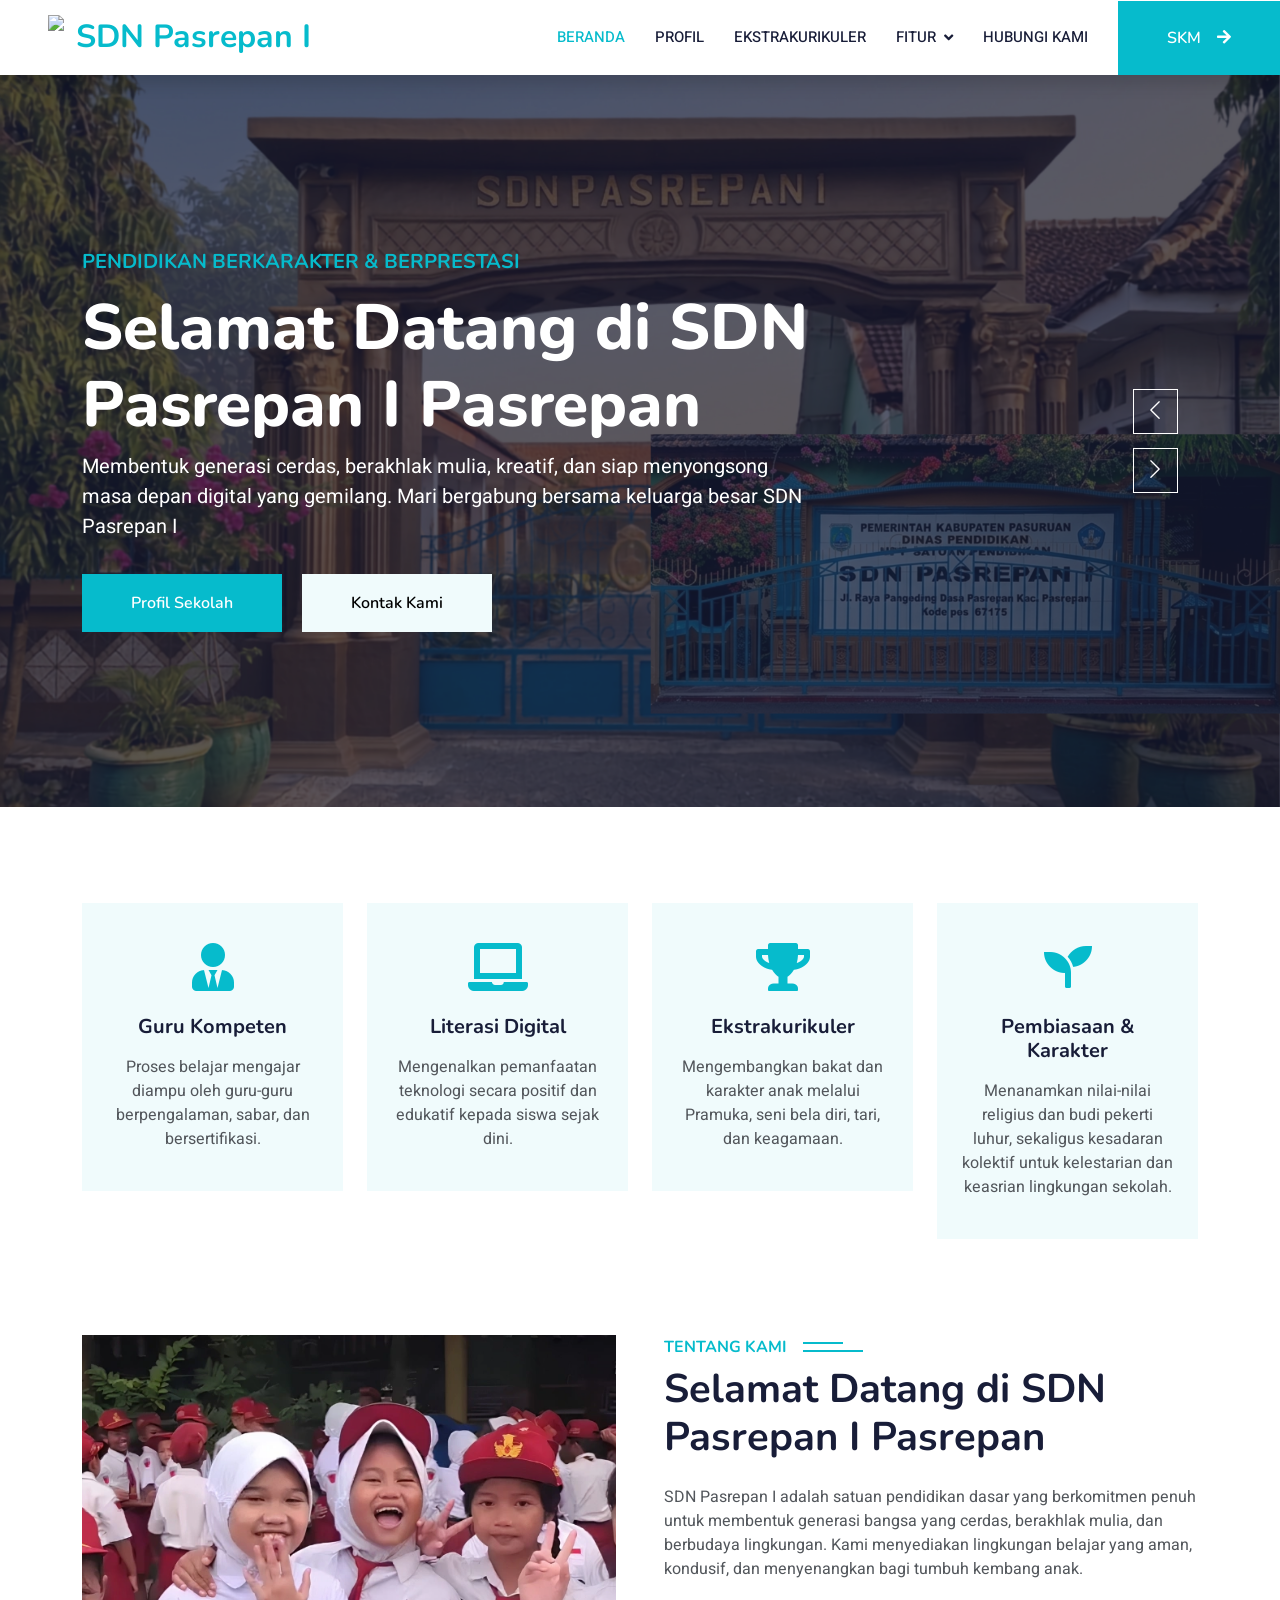
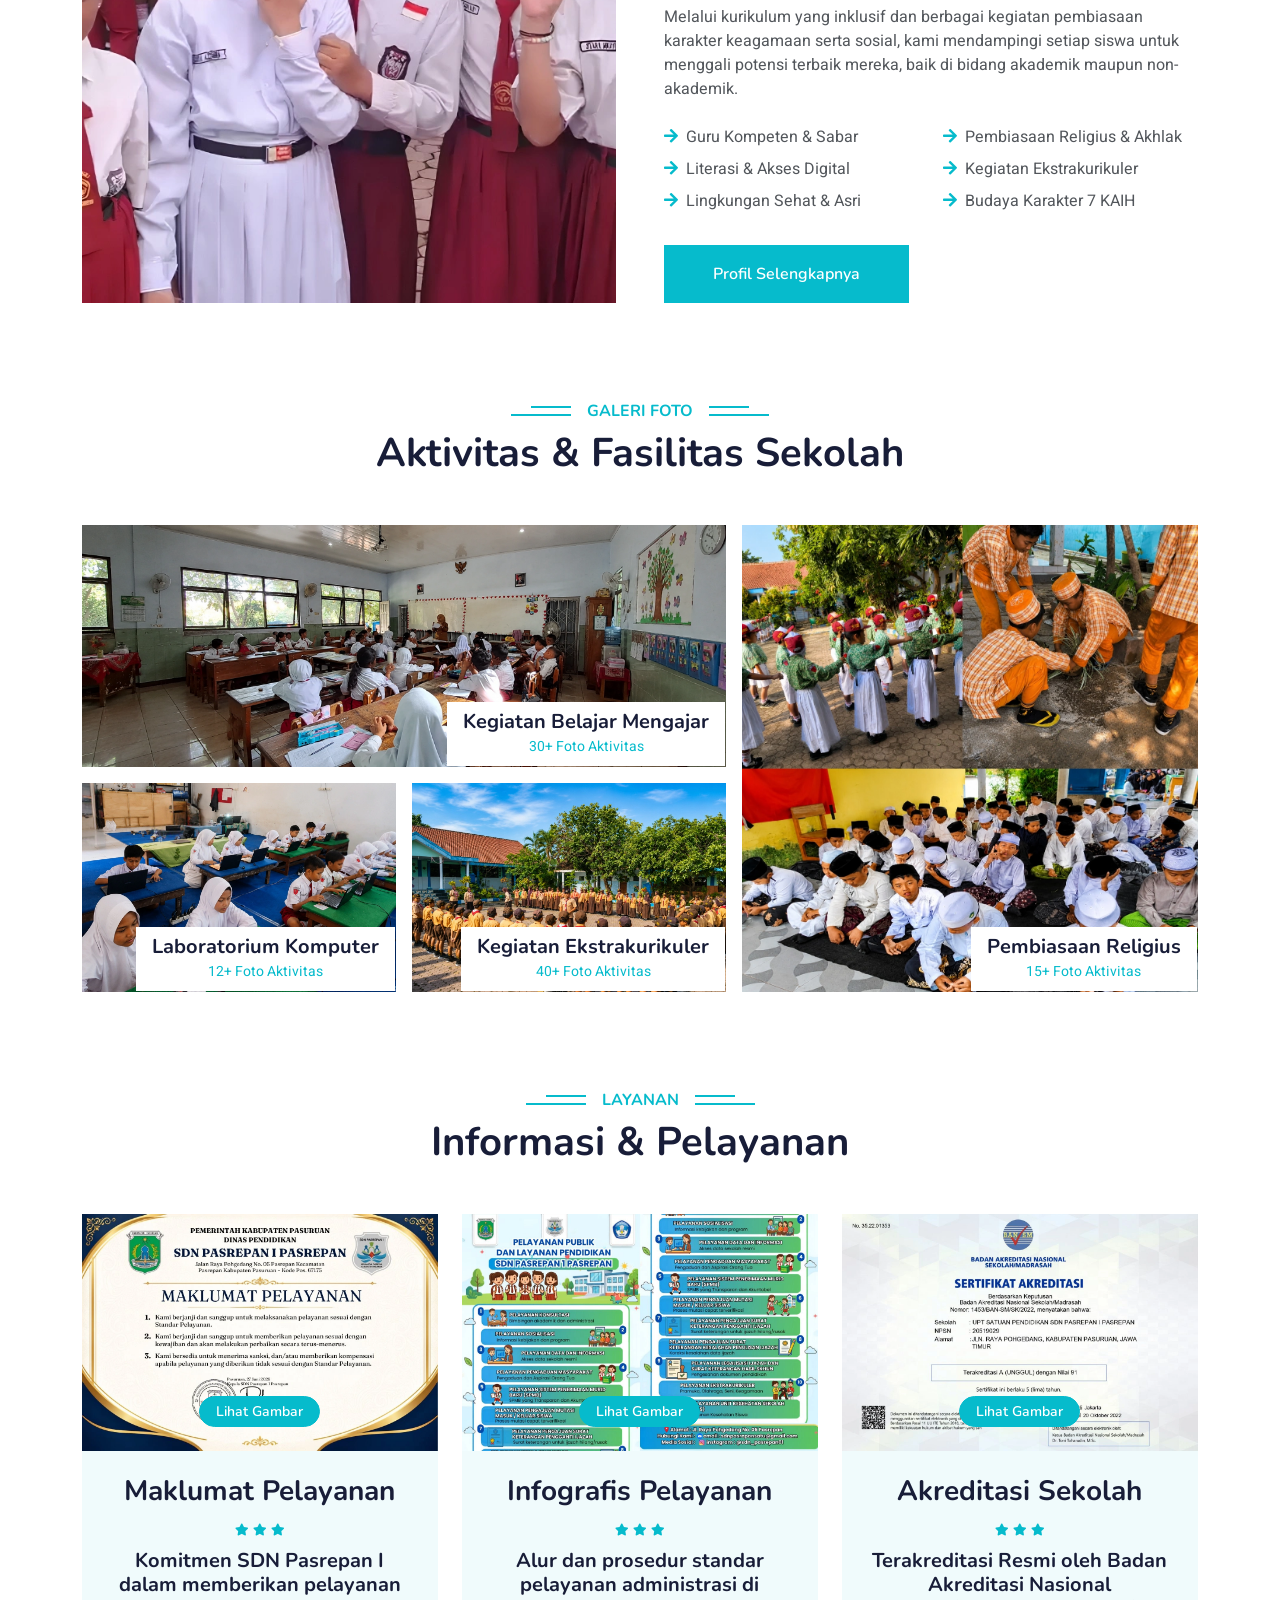
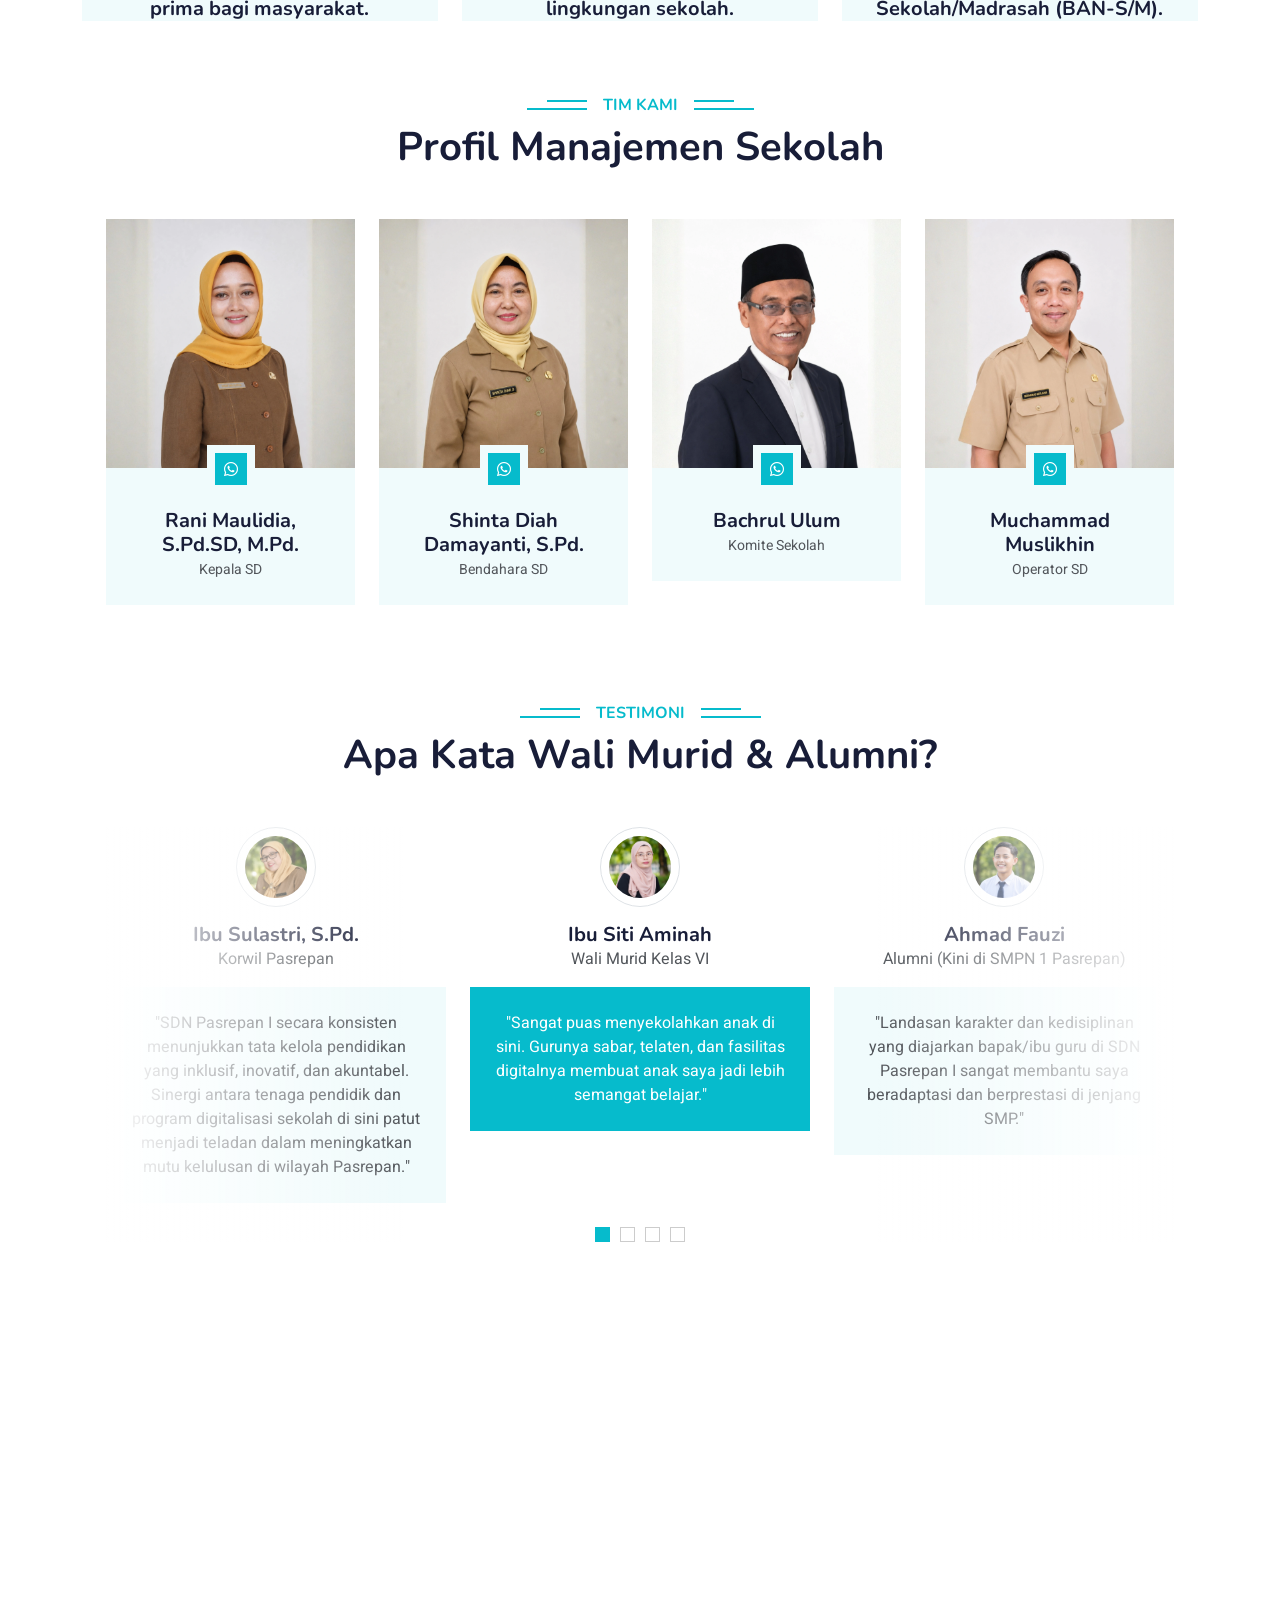
==== index.html @ 10cb53d1 "Initial commit" ====
<!DOCTYPE html>
<html lang="en">

<head>
    <meta charset="utf-8">
    <title>SDN Pasrepan I Pasrepan</title>
    <meta content="width=device-width, initial-scale=1.0" name="viewport">
    <meta content="" name="keywords">
    <meta content="" name="description">

    <!-- Favicon -->
    <link href="img/favicon.ico" rel="icon">

    <!-- Google Web Fonts -->
    <link rel="preconnect" href="https://fonts.googleapis.com">
    <link rel="preconnect" href="https://fonts.gstatic.com" crossorigin>
    <link href="https://fonts.googleapis.com/css2?family=Heebo:wght@400;500;600&family=Nunito:wght@600;700;800&display=swap" rel="stylesheet">

    <!-- Icon Font Stylesheet -->
    <link href="https://cdnjs.cloudflare.com/ajax/libs/font-awesome/5.10.0/css/all.min.css" rel="stylesheet">
    <link href="https://cdn.jsdelivr.net/npm/bootstrap-icons@1.4.1/font/bootstrap-icons.css" rel="stylesheet">

    <!-- Libraries Stylesheet -->
    <link href="lib/animate/animate.min.css" rel="stylesheet">
    <link href="lib/owlcarousel/assets/owl.carousel.min.css" rel="stylesheet">

    <!-- Customized Bootstrap Stylesheet -->
    <link href="css/bootstrap.min.css" rel="stylesheet">

    <!-- Template Stylesheet -->
    <link href="css/style.css" rel="stylesheet">
</head>

<body>
    <!-- Spinner Start -->
    <div id="spinner" class="show bg-white position-fixed translate-middle w-100 vh-100 top-50 start-50 d-flex align-items-center justify-content-center">
        <div class="spinner-border text-primary" style="width: 3rem; height: 3rem;" role="status">
            <span class="sr-only">Loading...</span>
        </div>
    </div>
    <!-- Spinner End -->


    <!-- Navbar Start -->
<nav class="navbar navbar-expand-lg bg-white navbar-light shadow sticky-top p-0">
        <a href="index.html" class="navbar-brand d-flex align-items-center px-4 px-lg-5">
            <img src="img/Logo-sd.png" style="height: 45px; margin-right: 12px;">
            <h2 class="m-0 text-primary">SDN Pasrepan I</h2>
        </a>
        <button type="button" class="navbar-toggler me-4" data-bs-toggle="collapse" data-bs-target="#navbarCollapse">
            <span class="navbar-toggler-icon"></span>
        </button>
        <div class="collapse navbar-collapse" id="navbarCollapse">
            <div class="navbar-nav ms-auto p-4 p-lg-0">
                <a href="index.html" class="nav-item nav-link active">Beranda</a>
                <a href="about.html" class="nav-item nav-link">Profil</a>
                <a href="courses.html" class="nav-item nav-link">Ekstrakurikuler</a>
                <div class="nav-item dropdown">
                    <a href="#" class="nav-link dropdown-toggle" data-bs-toggle="dropdown">Fitur</a>
                    <div class="dropdown-menu fade-down m-0">
                        <a href="team.html" class="dropdown-item">Guru & Staf</a>
                        <a href="testimonial.html" class="dropdown-item">Prestasi Siswa</a>
                        <a href="404.html" class="dropdown-item">Galeri Foto</a>
                    </div>
                </div>
                <a href="contact.html" class="nav-item nav-link">Hubungi Kami</a>
            </div>
            
            <button type="button" class="btn btn-primary py-4 px-lg-5" data-bs-toggle="modal" data-bs-target="#modalSKM">
                SKM<i class="fa fa-arrow-right ms-3"></i>
            </button>
        </div>
    </nav>
    <div class="modal fade" id="modalSKM" tabindex="-1" aria-labelledby="modalSKMLabel" aria-hidden="true">
        <div class="modal-dialog modal-dialog-centered">
            <div class="modal-content">
                <div class="modal-header">
                    <h5 class="modal-title" id="modalSKMLabel">Survei Kepuasan Masyarakat (SKM)</h5>
                    <button type="button" class="btn-close" data-bs-dismiss="modal" aria-label="Close"></button>
                </div>
                <div class="modal-body text-center p-4">
                    <p class="mb-3">Silakan pindai QR Code di bawah ini atau klik tautan alternatif untuk mengisi survei:</p>
                    
                    <div class="mb-4 p-3 bg-light d-inline-block rounded border">
                        <img src="img/qr-skm.webp" class="img-fluid" alt="QR Code SKM" style="max-width: 250px;">
                    </div>
                    
                    <div class="mt-2">
                        <a href="https://skm.go.id/share/instansi/f6b7abb3-7adb-401c-99e6-3bbf71335a98/2" target="_blank" class="btn btn-outline-primary w-100 text-break">
                            <i class="fa fa-external-link-alt me-2"></i>Buka Link SKM Resmi
                        </a>
                    </div>
                </div>
            </div>
        </div>
    </div>
    <!-- Navbar End -->


    <!-- Carousel Start -->
    <div class="container-fluid p-0 mb-5">
        <div class="owl-carousel header-carousel position-relative">
            <div class="owl-carousel-item position-relative">
                <img class="img-fluid" src="img/carousel-1.webp" alt="">
                <div class="position-absolute top-0 start-0 w-100 h-100 d-flex align-items-center" style="background: rgba(24, 29, 56, .7);">
                    <div class="container">
                        <div class="row justify-content-start">
                            <div class="col-sm-10 col-lg-8">
                                <h5 class="text-primary text-uppercase mb-3 animated slideInDown">Pendidikan Berkarakter & Berprestasi</h5>
                                <h1 class="display-3 text-white animated slideInDown">Selamat Datang di SDN Pasrepan I Pasrepan</h1>
                                <p class="fs-5 text-white mb-4 pb-2">Membentuk generasi cerdas, berakhlak mulia, kreatif, dan siap menyongsong masa depan digital yang gemilang. Mari bergabung bersama keluarga besar SDN Pasrepan I</p>
                                <a href="" class="btn btn-primary py-md-3 px-md-5 me-3 animated slideInLeft">Profil Sekolah</a>
                                <a href="" class="btn btn-light py-md-3 px-md-5 animated slideInRight">Kontak Kami</a>
                            </div>
                        </div>
                    </div>
                </div>
            </div>
            <div class="owl-carousel-item position-relative">
                <img class="img-fluid" src="img/carousel-2.webp" alt="">
                <div class="position-absolute top-0 start-0 w-100 h-100 d-flex align-items-center" style="background: rgba(24, 29, 56, .7);">
                    <div class="container">
                        <div class="row justify-content-start">
                            <div class="col-sm-10 col-lg-8">
                                <h5 class="text-primary text-uppercase mb-3 animated slideInDown">Lingkungan Belajar yang Nyaman</h5>
                                <h1 class="display-3 text-white animated slideInDown">Fasilitas Lengkap Mendukung Bakat Siswa</h1>
                                <p class="fs-5 text-white mb-4 pb-2">Kami menyediakan ruang kelas yang representatif, sarana olahraga serta laboraturium komputer untuk mengenalkan teknologi sejak dini kepada seluruh siswa.</p>
                                <a href="" class="btn btn-primary py-md-3 px-md-5 me-3 animated slideInLeft">Lihat Fasilitas</a>
                                <a href="" class="btn btn-light py-md-3 px-md-5 animated slideInRight">Daftar Sekarang</a>
                            </div>
                        </div>
                    </div>
                </div>
            </div>
        </div>
    </div>
    <!-- Carousel End -->


    <!-- Service Start -->
    <div class="container-xxl py-5">
        <div class="container">
            <div class="row g-4">
                <div class="col-lg-3 col-sm-6 wow fadeInUp" data-wow-delay="0.1s">
                    <div class="service-item text-center pt-3">
                        <div class="p-4">
                            <i class="fa fa-3x fa-user-tie text-primary mb-4"></i>
                            <h5 class="mb-3">Guru Kompeten</h5>
                            <p>Proses belajar mengajar diampu oleh guru-guru berpengalaman, sabar, dan bersertifikasi.</p>
                        </div>
                    </div>
                </div>
                <div class="col-lg-3 col-sm-6 wow fadeInUp" data-wow-delay="0.3s">
                    <div class="service-item text-center pt-3">
                        <div class="p-4">
                            <i class="fa fa-3x fa-laptop text-primary mb-4"></i>
                            <h5 class="mb-3">Literasi Digital</h5>
                            <p>Mengenalkan pemanfaatan teknologi secara positif dan edukatif kepada siswa sejak dini.</p>
                        </div>
                    </div>
                </div>
                <div class="col-lg-3 col-sm-6 wow fadeInUp" data-wow-delay="0.5s">
                    <div class="service-item text-center pt-3">
                        <div class="p-4">
                            <i class="fa fa-3x fa-trophy text-primary mb-4"></i>
                            <h5 class="mb-3">Ekstrakurikuler</h5>
                            <p>Mengembangkan bakat dan karakter anak melalui Pramuka, seni bela diri, tari, dan keagamaan.</p>
                        </div>
                    </div>
                </div>
                <div class="col-lg-3 col-sm-6 wow fadeInUp" data-wow-delay="0.7s">
                    <div class="service-item text-center pt-3">
                        <div class="p-4">
                            <i class="fa fa-3x fa-seedling text-primary mb-4"></i>
                            <h5 class="mb-3">Pembiasaan & Karakter</h5>
                            <p>Menanamkan nilai-nilai religius dan budi pekerti luhur, sekaligus kesadaran kolektif untuk  kelestarian dan keasrian lingkungan sekolah.</p>
                        </div>
                    </div>
                </div>
            </div>
        </div>
    </div>
    <!-- Service End -->


    <!-- About Start -->
    <div class="container-xxl py-5">
        <div class="container">
            <div class="row g-5">
                <div class="col-lg-6 wow fadeInUp" data-wow-delay="0.1s" style="min-height: 400px;">
                    <div class="position-relative h-100">
                        <img class="img-fluid position-absolute w-100 h-100" src="img/about.webp" alt="" style="object-fit: cover;">
                    </div>
                </div>
                <div class="col-lg-6 wow fadeInUp" data-wow-delay="0.3s">
                    <h6 class="section-title bg-white text-start text-primary pe-3">Tentang Kami</h6>
                    <h1 class="mb-4">Selamat Datang di SDN Pasrepan I Pasrepan</h1>
                    <p class="mb-4">SDN Pasrepan I adalah satuan pendidikan dasar yang berkomitmen penuh untuk membentuk generasi bangsa yang cerdas, berakhlak mulia, dan berbudaya lingkungan. Kami menyediakan lingkungan belajar yang aman, kondusif, dan menyenangkan bagi tumbuh kembang anak.</p>
                    <p class="mb-4">Melalui kurikulum yang inklusif dan berbagai kegiatan pembiasaan karakter keagamaan serta sosial, kami mendampingi setiap siswa untuk menggali potensi terbaik mereka, baik di bidang akademik maupun non-akademik.</p>
                    <div class="row gy-2 gx-4 mb-4">
                        <div class="col-sm-6">
                            <p class="mb-0"><i class="fa fa-arrow-right text-primary me-2"></i>Guru Kompeten & Sabar</p>
                        </div>
                        <div class="col-sm-6">
                            <p class="mb-0"><i class="fa fa-arrow-right text-primary me-2"></i>Pembiasaan Religius & Akhlak</p>
                        </div>
                        <div class="col-sm-6">
                            <p class="mb-0"><i class="fa fa-arrow-right text-primary me-2"></i>Literasi & Akses Digital</p>
                        </div>
                        <div class="col-sm-6">
                            <p class="mb-0"><i class="fa fa-arrow-right text-primary me-2"></i>Kegiatan Ekstrakurikuler</p>
                        </div>
                        <div class="col-sm-6">
                            <p class="mb-0"><i class="fa fa-arrow-right text-primary me-2"></i>Lingkungan Sehat & Asri</p>
                        </div>
                        <div class="col-sm-6">
                            <p class="mb-0"><i class="fa fa-arrow-right text-primary me-2"></i>Budaya Karakter 7 KAIH</p>
                        </div>
                    </div>
                    <a class="btn btn-primary py-3 px-5 mt-2" href="">Profil Selengkapnya</a>
                </div>
            </div>
        </div>
    </div>
    <!-- About End -->


    <!-- Categories Start -->
    <div class="container-xxl py-5 category">
        <div class="container">
            <div class="text-center wow fadeInUp" data-wow-delay="0.1s">
                <h6 class="section-title bg-white text-center text-primary px-3">Galeri Foto</h6>
                <h1 class="mb-5">Aktivitas & Fasilitas Sekolah</h1>
            </div>
            <div class="row g-3">
                <div class="col-lg-7 col-md-6">
                    <div class="row g-3">
                        <div class="col-lg-12 col-md-12 wow zoomIn" data-wow-delay="0.1s">
                            <a class="position-relative d-block overflow-hidden" href="">
                                <img class="img-fluid" src="img/cat-1.webp" alt="">
                                <div class="bg-white text-center position-absolute bottom-0 end-0 py-2 px-3" style="margin: 1px;">
                                    <h5 class="m-0">Kegiatan Belajar Mengajar</h5>
                                    <small class="text-primary">30+ Foto Aktivitas</small>
                                </div>
                            </a>
                        </div>
                        <div class="col-lg-6 col-md-12 wow zoomIn" data-wow-delay="0.3s">
                            <a class="position-relative d-block overflow-hidden" href="">
                                <img class="img-fluid" src="img/cat-2.webp" alt="">
                                <div class="bg-white text-center position-absolute bottom-0 end-0 py-2 px-3" style="margin: 1px;">
                                    <h5 class="m-0">Laboratorium Komputer</h5>
                                    <small class="text-primary">12+ Foto Aktivitas</small>
                                </div>
                            </a>
                        </div>
                        <div class="col-lg-6 col-md-12 wow zoomIn" data-wow-delay="0.5s">
                            <a class="position-relative d-block overflow-hidden" href="">
                                <img class="img-fluid" src="img/cat-3.webp" alt="">
                                <div class="bg-white text-center position-absolute bottom-0 end-0 py-2 px-3" style="margin: 1px;">
                                    <h5 class="m-0">Kegiatan Ekstrakurikuler</h5>
                                    <small class="text-primary">40+ Foto Aktivitas</small>
                                </div>
                            </a>
                        </div>
                    </div>
                </div>
                <div class="col-lg-5 col-md-6 wow zoomIn" data-wow-delay="0.7s" style="min-height: 350px;">
                    <a class="position-relative d-block h-100 overflow-hidden" href="">
                        <img class="img-fluid position-absolute w-100 h-100" src="img/cat-4.webp" alt="" style="object-fit: cover;">
                        <div class="bg-white text-center position-absolute bottom-0 end-0 py-2 px-3" style="margin:  1px;">
                            <h5 class="m-0">Pembiasaan Religius</h5>
                            <small class="text-primary">15+ Foto Aktivitas</small>
                        </div>
                    </a>
                </div>
            </div>
        </div>
    </div>
    <!-- Categories Start -->


    <!-- Courses Start -->
    <div class="container-xxl py-5">
        <div class="container">
            <div class="text-center wow fadeInUp" data-wow-delay="0.1s">
                <h6 class="section-title bg-white text-center text-primary px-3">Layanan</h6>
                <h1 class="mb-5">Informasi & Pelayanan</h1>
            </div>

<div class="row">
    <div class="col-lg-4 col-md-6 wow fadeInUp" data-wow-delay="0.1s">
        <div class="course-item bg-light">
            <div class="position-relative overflow-hidden">
                <img class="img-fluid" src="img/course-1.webp" alt="Maklumat Pelayanan">
                <div class="w-100 d-flex justify-content-center position-absolute bottom-0 start-0 mb-4">
                    <button type="button" class="btn btn-sm btn-primary px-3" style="border-radius: 30px;" data-bs-toggle="modal" data-bs-target="#modalMaklumat">
                        Lihat Gambar
                    </button>
                </div>
            </div>
            <div class="text-center p-4 pb-0">
                <h3 class="mb-0">Maklumat Pelayanan</h3>
                <div class="py-2 text-primary">
                    <i class="fa fa-xs fa-star"></i><i class="fa fa-xs fa-star mx-1"></i><i class="fa fa-xs fa-star"></i>
                </div>
                <h5 class="mb-4">Komitmen SDN Pasrepan I dalam memberikan pelayanan prima bagi masyarakat.</h5>
            </div>
        </div>
    </div>

    <div class="col-lg-4 col-md-6 wow fadeInUp" data-wow-delay="0.3s">
        <div class="course-item bg-light">
            <div class="position-relative overflow-hidden">
                <img class="img-fluid" src="img/course-2.webp" alt="Infografis Pelayanan">
                <div class="w-100 d-flex justify-content-center position-absolute bottom-0 start-0 mb-4">
                    <button type="button" class="btn btn-sm btn-primary px-3" style="border-radius: 30px;" data-bs-toggle="modal" data-bs-target="#modalInfografis">
                        Lihat Gambar
                    </button>
                </div>
            </div>
            <div class="text-center p-4 pb-0">
                <h3 class="mb-0">Infografis Pelayanan</h3>
                <div class="py-2 text-primary">
                    <i class="fa fa-xs fa-star"></i><i class="fa fa-xs fa-star mx-1"></i><i class="fa fa-xs fa-star"></i>
                </div>
                <h5 class="mb-4">Alur dan prosedur standar pelayanan administrasi di lingkungan sekolah.</h5>
            </div>
        </div>
    </div>

    <div class="col-lg-4 col-md-6 wow fadeInUp" data-wow-delay="0.5s">
        <div class="course-item bg-light">
            <div class="position-relative overflow-hidden">
                <img class="img-fluid" src="img/course-3.webp" alt="Akreditasi Sekolah">
                <div class="w-100 d-flex justify-content-center position-absolute bottom-0 start-0 mb-4">
                    <button type="button" class="btn btn-sm btn-primary px-3" style="border-radius: 30px;" data-bs-toggle="modal" data-bs-target="#modalAkreditasi">
                        Lihat Gambar
                    </button>
                </div>
            </div>
            <div class="text-center p-4 pb-0">
                <h3 class="mb-0">Akreditasi Sekolah</h3>
                <div class="py-2 text-primary">
                    <i class="fa fa-xs fa-star"></i><i class="fa fa-xs fa-star mx-1"></i><i class="fa fa-xs fa-star"></i>
                </div>
                <h5 class="mb-4">Terakreditasi Resmi oleh Badan Akreditasi Nasional Sekolah/Madrasah (BAN-S/M).</h5>
            </div>
        </div>
    </div>
</div>

<div class="modal fade" id="modalMaklumat" tabindex="-1" aria-hidden="true">
    <div class="modal-dialog modal-dialog-centered modal-lg">
        <div class="modal-content">
            <div class="modal-header">
                <h5 class="modal-title">Sertifikat Maklumat Pelayanan</h5>
                <button type="button" class="btn-close" data-bs-dismiss="modal" aria-label="Close"></button>
            </div>
            <div class="modal-body text-center p-0">
                <img src="img/course-1.webp" class="img-fluid w-100" alt="Sertifikat Maklumat">
            </div>
        </div>
    </div>
</div>

<div class="modal fade" id="modalInfografis" tabindex="-1" aria-hidden="true">
    <div class="modal-dialog modal-dialog-centered modal-lg">
        <div class="modal-content">
            <div class="modal-header">
                <h5 class="modal-title">Infografis Pelayanan Publik</h5>
                <button type="button" class="btn-close" data-bs-dismiss="modal" aria-label="Close"></button>
            </div>
            <div class="modal-body text-center p-0">
                <img src="img/course-2a.webp" class="img-fluid w-100" alt="Infografis Pelayanan">
            </div>
        </div>
    </div>
</div>

<div class="modal fade" id="modalAkreditasi" tabindex="-1" aria-hidden="true">
    <div class="modal-dialog modal-dialog-centered modal-lg">
        <div class="modal-content">
            <div class="modal-header">
                <h5 class="modal-title">Sertifikat Akreditasi BAN-S/M</h5>
                <button type="button" class="btn-close" data-bs-dismiss="modal" aria-label="Close"></button>
            </div>
            <div class="modal-body text-center p-0">
                <img src="img/course-3.webp" class="img-fluid w-100" alt="Sertifikat Akreditasi">
            </div>
        </div>
    </div>
</div>

    <!-- Courses End -->


    <!-- Team Start -->
    <div class="container-xxl py-5">
        <div class="container">
            <div class="text-center wow fadeInUp" data-wow-delay="0.1s">
                <h6 class="section-title bg-white text-center text-primary px-3">Tim Kami</h6>
                <h1 class="mb-5">Profil Manajemen Sekolah</h1>
            </div>
            <div class="row g-4">
                <div class="col-lg-3 col-md-6 wow fadeInUp" data-wow-delay="0.1s">
                    <div class="team-item bg-light">
                        <div class="overflow-hidden">
                            <img class="img-fluid" src="img/team-1.webp" alt="">
                        </div>
                        <div class="position-relative d-flex justify-content-center" style="margin-top: -23px;">
                            <div class="bg-light d-flex justify-content-center pt-2 px-1">
                                <a class="btn btn-sm-square btn-primary mx-1" href=""><i class="fab fa-whatsapp"></i></a>
                            </div>
                        </div>
                        <div class="text-center p-4">
                            <h5 class="mb-0">Rani Maulidia, S.Pd.SD, M.Pd.</h5>
                            <small>Kepala SD</small>
                        </div>
                    </div>
                </div>
                <div class="col-lg-3 col-md-6 wow fadeInUp" data-wow-delay="0.3s">
                    <div class="team-item bg-light">
                        <div class="overflow-hidden">
                            <img class="img-fluid" src="img/team-2.webp" alt="">
                        </div>
                        <div class="position-relative d-flex justify-content-center" style="margin-top: -23px;">
                            <div class="bg-light d-flex justify-content-center pt-2 px-1">
                                <a class="btn btn-sm-square btn-primary mx-1" href=""><i class="fab fa-whatsapp"></i></a>
                            </div>
                        </div>
                        <div class="text-center p-4">
                            <h5 class="mb-0">Shinta Diah Damayanti, S.Pd.</h5>
                            <small>Bendahara SD</small>
                        </div>
                    </div>
                </div>
                <div class="col-lg-3 col-md-6 wow fadeInUp" data-wow-delay="0.5s">
                    <div class="team-item bg-light">
                        <div class="overflow-hidden">
                            <img class="img-fluid" src="img/team-3.webp" alt="">
                        </div>
                        <div class="position-relative d-flex justify-content-center" style="margin-top: -23px;">
                            <div class="bg-light d-flex justify-content-center pt-2 px-1">
                                <a class="btn btn-sm-square btn-primary mx-1" href=""><i class="fab fa-whatsapp"></i></a>

                            </div>
                        </div>
                        <div class="text-center p-4">
                            <h5 class="mb-0">Bachrul Ulum</h5>
                            <small>Komite Sekolah</small>
                        </div>
                    </div>
                </div>
                <div class="col-lg-3 col-md-6 wow fadeInUp" data-wow-delay="0.7s">
                    <div class="team-item bg-light">
                        <div class="overflow-hidden">
                            <img class="img-fluid" src="img/team-4.webp" alt="">
                        </div>
                        <div class="position-relative d-flex justify-content-center" style="margin-top: -23px;">
                            <div class="bg-light d-flex justify-content-center pt-2 px-1">
                                <a class="btn btn-sm-square btn-primary mx-1" href=""><i class="fab fa-whatsapp"></i></a>

                            </div>
                        </div>
                        <div class="text-center p-4">
                            <h5 class="mb-0">Muchammad Muslikhin</h5>
                            <small>Operator SD</small>
                        </div>
                    </div>
                </div>
            </div>
        </div>
    </div>
    <!-- Team End -->


    <!-- Testimonial Start -->
    <div class="container-xxl py-5 wow fadeInUp" data-wow-delay="0.1s">
        <div class="container">
            <div class="text-center">
                <h6 class="section-title bg-white text-center text-primary px-3">Testimoni</h6>
                <h1 class="mb-5">Apa Kata Wali Murid & Alumni?</h1>
            </div>
            <div class="owl-carousel testimonial-carousel position-relative">
                <div class="testimonial-item text-center">
                    <img class="border rounded-circle p-2 mx-auto mb-3" src="img/testimonial-1.webp" style="width: 80px; height: 80px;">
                    <h5 class="mb-0">Ibu Siti Aminah</h5>
                    <p>Wali Murid Kelas VI</p>
                    <div class="testimonial-text bg-light text-center p-4">
                    <p class="mb-0">"Sangat puas menyekolahkan anak di sini. Gurunya sabar, telaten, dan fasilitas digitalnya membuat anak saya jadi lebih semangat belajar."</p>
                    </div>
                </div>
                <div class="testimonial-item text-center">
                    <img class="border rounded-circle p-2 mx-auto mb-3" src="img/testimonial-2.webp" style="width: 80px; height: 80px;">
                    <h5 class="mb-0">Ahmad Fauzi</h5>
                    <p>Alumni (Kini di SMPN 1 Pasrepan)</p>
                    <div class="testimonial-text bg-light text-center p-4">
                    <p class="mb-0">"Landasan karakter dan kedisiplinan yang diajarkan bapak/ibu guru di SDN Pasrepan I sangat membantu saya beradaptasi dan berprestasi di jenjang SMP."</p>
                    </div>
                </div>
                <div class="testimonial-item text-center">
                    <img class="border rounded-circle p-2 mx-auto mb-3" src="img/testimonial-3.webp" style="width: 80px; height: 80px;">
                    <h5 class="mb-0">Bpk. Supriyadi</h5>
                    <p>Tokoh Masyarakat</p>
                    <div class="testimonial-text bg-light text-center p-4">
                    <p class="mb-0">"Sekolah yang terus berinovasi. Lingkungannya bersih, aman, dan sangat mendukung perkembangan bakat minat anak-anak di desa Pasrepan."</p>
                    </div>
                </div>
                <div class="testimonial-item text-center">
                    <img class="border rounded-circle p-2 mx-auto mb-3" src="img/testimonial-4.webp" style="width: 80px; height: 80px;">
                    <h5 class="mb-0">Ibu Sulastri, S.Pd.</h5>
                    <p>Korwil Pasrepan</p>
                    <div class="testimonial-text bg-light text-center p-4">
                    <p class="mb-0">"SDN Pasrepan I secara konsisten menunjukkan tata kelola pendidikan yang inklusif, inovatif, dan akuntabel. Sinergi antara tenaga pendidik dan program digitalisasi sekolah di sini patut menjadi teladan dalam meningkatkan mutu kelulusan di wilayah Pasrepan."</p>
                    </div>
                </div>
            </div>
        </div>
    </div>
    <!-- Testimonial End -->
        

    <!-- Footer Start -->
    <div class="container-fluid bg-dark text-light footer pt-5 mt-5 wow fadeIn" data-wow-delay="0.1s">
        <div class="container py-5">
            <div class="row g-5">

                <div class="col-lg-4 col-md-6">
                    <h4 class="text-white mb-3">Informasi Kontak</h4>
                    <p class="mb-2"><i class="fa fa-map-marker-alt me-3"></i>Jl. Raya Pohgedang No. 05 Pasrepan Kab. Pasuruan, Jawa Timur</p>
                    <p class="mb-2"><i class="fa fa-phone-alt me-3"></i>+012 345 67890</p>
                    <p class="mb-2"><i class="fa fa-envelope me-3"></i>sdnpasrepansatu@gmail.com</p>
                    <div class="d-flex pt-2">
                        <a class="btn btn-outline-light btn-social" href=""><i class="fab fa-twitter"></i></a>
                        <a class="btn btn-outline-light btn-social" href=""><i class="fab fa-facebook-f"></i></a>
                        <a class="btn btn-outline-light btn-social" href=""><i class="fab fa-youtube"></i></a>
                        <a class="btn btn-outline-light btn-social" href=""><i class="fab fa-linkedin-in"></i></a>
                    </div>
                </div>
                <div class="col-lg-4 col-md-6">
                    <h4 class="text-white mb-3">Dokumentasi</h4>
                    <div class="row g-2 pt-2">
                        <div class="col-4">
                            <img class="img-fluid bg-light p-1" src="img/dokumentasi-1.webp" alt="">
                        </div>
                        <div class="col-4">
                            <img class="img-fluid bg-light p-1" src="img/dokumentasi-2.png" alt="">
                        </div>
                        <div class="col-4">
                            <img class="img-fluid bg-light p-1" src="img/dokumentasi-3.png" alt="">
                        </div>
                        <div class="col-4">
                            <img class="img-fluid bg-light p-1" src="img/dokumentasi-4.webp" alt="">
                        </div>
                        <div class="col-4">
                            <img class="img-fluid bg-light p-1" src="img/dokumentasi-1.webp" alt="">
                        </div>
                        <div class="col-4">
                            <img class="img-fluid bg-light p-1" src="img/dokumentasi-2.png" alt="">
                        </div>
                    </div>
                </div>
                <div class="col-lg-4 col-md-12">
                    <h4 class="text-white mb-3">Motto Sekolah</h4>
                    <p class="fst-italic">"Pendidikan Berkarakter & Berprestasi. Mewujudkan generasi cerdas, berakhlak mulia, kreatif, dan siap menyongsong masa depan digital yang gemilang."</p>
                </div>
            </div>
        </div>
        <div class="container">
            <div class="copyright">
                <div class="row">
                    <div class="col-md-12 text-center mb-3 mb-md-0">
                        &copy; <a class="border-bottom" href="#">SDN Pasrepan I Pasrepan</a>, All Right Reserved.
                        <br><br>
                        <small class="opacity-50">
                        <!--/*** This template is free as long as you keep the footer author’s credit link/attribution link/backlink. If you'd like to use the template without the footer author’s credit link/attribution link/backlink, you can purchase the Credit Removal License from "https://htmlcodex.com/credit-removal". Thank you for your support. ***/-->
                        Designed By <a class="border-bottom" href="https://htmlcodex.com">HTML Codex. </a>
                        Distributed By <a class="border-bottom" href="https://themewagon.com">ThemeWagon</a>
                        </small>
                    </div>

                    </div>
                </div>
            </div>
        </div>
    </div>
    <!-- Footer End -->


    <!-- Back to Top -->
    <a href="#" class="btn btn-lg btn-primary btn-lg-square back-to-top"><i class="bi bi-arrow-up"></i></a>


    <!-- JavaScript Libraries -->
    <script src="https://code.jquery.com/jquery-3.4.1.min.js"></script>
    <script src="https://cdn.jsdelivr.net/npm/bootstrap@5.0.0/dist/js/bootstrap.bundle.min.js"></script>
    <script src="lib/wow/wow.min.js"></script>
    <script src="lib/easing/easing.min.js"></script>
    <script src="lib/waypoints/waypoints.min.js"></script>
    <script src="lib/owlcarousel/owl.carousel.min.js"></script>

    <!-- Template Javascript -->
    <script src="js/main.js"></script>
</body>

</html>
---- css/style.css ----
/********** Template CSS **********/
:root {
    --primary: #06BBCC;
    --light: #F0FBFC;
    --dark: #181d38;
}

.fw-medium {
    font-weight: 600 !important;
}

.fw-semi-bold {
    font-weight: 700 !important;
}

.back-to-top {
    position: fixed;
    display: none;
    right: 45px;
    bottom: 45px;
    z-index: 99;
}


/*** Spinner ***/
#spinner {
    opacity: 0;
    visibility: hidden;
    transition: opacity .5s ease-out, visibility 0s linear .5s;
    z-index: 99999;
}

#spinner.show {
    transition: opacity .5s ease-out, visibility 0s linear 0s;
    visibility: visible;
    opacity: 1;
}


/*** Button ***/
.btn {
    font-family: 'Nunito', sans-serif;
    font-weight: 600;
    transition: .5s;
}

.btn.btn-primary,
.btn.btn-secondary {
    color: #FFFFFF;
}

.btn-square {
    width: 38px;
    height: 38px;
}

.btn-sm-square {
    width: 32px;
    height: 32px;
}

.btn-lg-square {
    width: 48px;
    height: 48px;
}

.btn-square,
.btn-sm-square,
.btn-lg-square {
    padding: 0;
    display: flex;
    align-items: center;
    justify-content: center;
    font-weight: normal;
    border-radius: 0px;
}


/*** Navbar ***/
.navbar .dropdown-toggle::after {
    border: none;
    content: "\f107";
    font-family: "Font Awesome 5 Free";
    font-weight: 900;
    vertical-align: middle;
    margin-left: 8px;
}

.navbar-light .navbar-nav .nav-link {
    margin-right: 30px;
    padding: 25px 0;
    color: #FFFFFF;
    font-size: 15px;
    text-transform: uppercase;
    outline: none;
}

.navbar-light .navbar-nav .nav-link:hover,
.navbar-light .navbar-nav .nav-link.active {
    color: var(--primary);
}

@media (max-width: 991.98px) {
    .navbar-light .navbar-nav .nav-link  {
        margin-right: 0;
        padding: 10px 0;
    }

    .navbar-light .navbar-nav {
        border-top: 1px solid #EEEEEE;
    }
}

.navbar-light .navbar-brand,
.navbar-light a.btn {
    height: 75px;
}

.navbar-light .navbar-nav .nav-link {
    color: var(--dark);
    font-weight: 500;
}

.navbar-light.sticky-top {
    top: -100px;
    transition: .5s;
}

@media (min-width: 992px) {
    .navbar .nav-item .dropdown-menu {
        display: block;
        margin-top: 0;
        opacity: 0;
        visibility: hidden;
        transition: .5s;
    }

    .navbar .dropdown-menu.fade-down {
        top: 100%;
        transform: rotateX(-75deg);
        transform-origin: 0% 0%;
    }

    .navbar .nav-item:hover .dropdown-menu {
        top: 100%;
        transform: rotateX(0deg);
        visibility: visible;
        transition: .5s;
        opacity: 1;
    }
}


/*** Header carousel ***/
@media (max-width: 768px) {
    .header-carousel .owl-carousel-item {
        position: relative;
        min-height: 500px;
    }
    
    .header-carousel .owl-carousel-item img {
        position: absolute;
        width: 100%;
        height: 100%;
        object-fit: cover;
    }
}

.header-carousel .owl-nav {
    position: absolute;
    top: 50%;
    right: 8%;
    transform: translateY(-50%);
    display: flex;
    flex-direction: column;
}

.header-carousel .owl-nav .owl-prev,
.header-carousel .owl-nav .owl-next {
    margin: 7px 0;
    width: 45px;
    height: 45px;
    display: flex;
    align-items: center;
    justify-content: center;
    color: #FFFFFF;
    background: transparent;
    border: 1px solid #FFFFFF;
    font-size: 22px;
    transition: .5s;
}

.header-carousel .owl-nav .owl-prev:hover,
.header-carousel .owl-nav .owl-next:hover {
    background: var(--primary);
    border-color: var(--primary);
}

.page-header {
    background: linear-gradient(rgba(24, 29, 56, .7), rgba(24, 29, 56, .7)), url(../img/carousel-2.webp);
    background-position: center center;
    background-repeat: no-repeat;
    background-size: cover;
}

.page-header-inner {
    background: rgba(15, 23, 43, .7);
}

.breadcrumb-item + .breadcrumb-item::before {
    color: var(--light);
}


/*** Section Title ***/
.section-title {
    position: relative;
    display: inline-block;
    text-transform: uppercase;
}

.section-title::before {
    position: absolute;
    content: "";
    width: calc(100% + 80px);
    height: 2px;
    top: 4px;
    left: -40px;
    background: var(--primary);
    z-index: -1;
}

.section-title::after {
    position: absolute;
    content: "";
    width: calc(100% + 120px);
    height: 2px;
    bottom: 5px;
    left: -60px;
    background: var(--primary);
    z-index: -1;
}

.section-title.text-start::before {
    width: calc(100% + 40px);
    left: 0;
}

.section-title.text-start::after {
    width: calc(100% + 60px);
    left: 0;
}


/*** Service ***/
.service-item {
    background: var(--light);
    transition: .5s;
}

.service-item:hover {
    margin-top: -10px;
    background: var(--primary);
}

.service-item * {
    transition: .5s;
}

.service-item:hover * {
    color: var(--light) !important;
}


/*** Categories & Courses ***/
.category img,
.course-item img {
    transition: .5s;
}

.category a:hover img,
.course-item:hover img {
    transform: scale(1.1);
}


/*** Team ***/
.team-item img {
    transition: .5s;
}

.team-item:hover img {
    transform: scale(1.1);
}


/*** Testimonial ***/
.testimonial-carousel::before {
    position: absolute;
    content: "";
    top: 0;
    left: 0;
    height: 100%;
    width: 0;
    background: linear-gradient(to right, rgba(255, 255, 255, 1) 0%, rgba(255, 255, 255, 0) 100%);
    z-index: 1;
}

.testimonial-carousel::after {
    position: absolute;
    content: "";
    top: 0;
    right: 0;
    height: 100%;
    width: 0;
    background: linear-gradient(to left, rgba(255, 255, 255, 1) 0%, rgba(255, 255, 255, 0) 100%);
    z-index: 1;
}

@media (min-width: 768px) {
    .testimonial-carousel::before,
    .testimonial-carousel::after {
        width: 200px;
    }
}

@media (min-width: 992px) {
    .testimonial-carousel::before,
    .testimonial-carousel::after {
        width: 300px;
    }
}

.testimonial-carousel .owl-item .testimonial-text,
.testimonial-carousel .owl-item.center .testimonial-text * {
    transition: .5s;
}

.testimonial-carousel .owl-item.center .testimonial-text {
    background: var(--primary) !important;
}

.testimonial-carousel .owl-item.center .testimonial-text * {
    color: #FFFFFF !important;
}

.testimonial-carousel .owl-dots {
    margin-top: 24px;
    display: flex;
    align-items: flex-end;
    justify-content: center;
}

.testimonial-carousel .owl-dot {
    position: relative;
    display: inline-block;
    margin: 0 5px;
    width: 15px;
    height: 15px;
    border: 1px solid #CCCCCC;
    transition: .5s;
}

.testimonial-carousel .owl-dot.active {
    background: var(--primary);
    border-color: var(--primary);
}


/*** Footer ***/
.footer .btn.btn-social {
    margin-right: 5px;
    width: 35px;
    height: 35px;
    display: flex;
    align-items: center;
    justify-content: center;
    color: var(--light);
    font-weight: normal;
    border: 1px solid #FFFFFF;
    border-radius: 35px;
    transition: .3s;
}

.footer .btn.btn-social:hover {
    color: var(--primary);
}

.footer .btn.btn-link {
    display: block;
    margin-bottom: 5px;
    padding: 0;
    text-align: left;
    color: #FFFFFF;
    font-size: 15px;
    font-weight: normal;
    text-transform: capitalize;
    transition: .3s;
}

.footer .btn.btn-link::before {
    position: relative;
    content: "\f105";
    font-family: "Font Awesome 5 Free";
    font-weight: 900;
    margin-right: 10px;
}

.footer .btn.btn-link:hover {
    letter-spacing: 1px;
    box-shadow: none;
}

.footer .copyright {
    padding: 25px 0;
    font-size: 15px;
    border-top: 1px solid rgba(256, 256, 256, .1);
}

.footer .copyright a {
    color: var(--light);
}

.footer .footer-menu a {
    margin-right: 15px;
    padding-right: 15px;
    border-right: 1px solid rgba(255, 255, 255, .1);
}

.footer .footer-menu a:last-child {
    margin-right: 0;
    padding-right: 0;
    border-right: none;
}
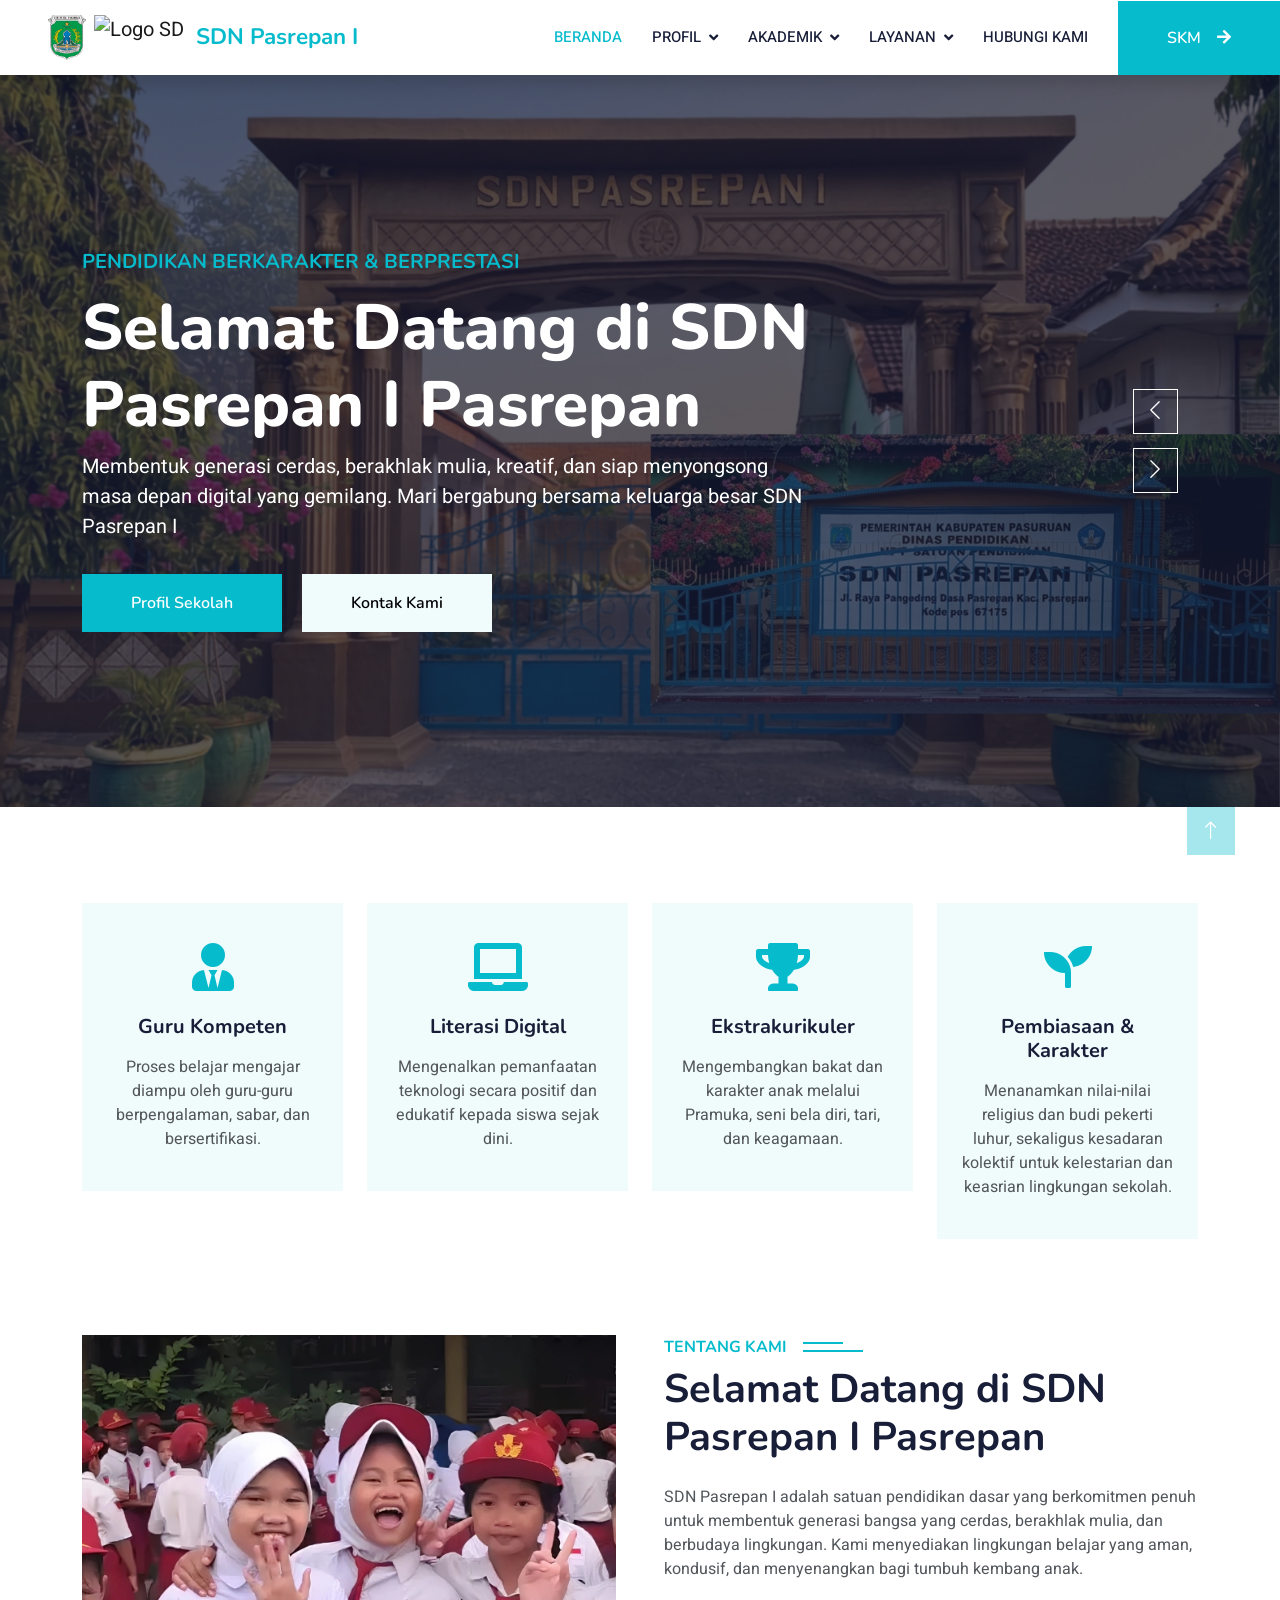
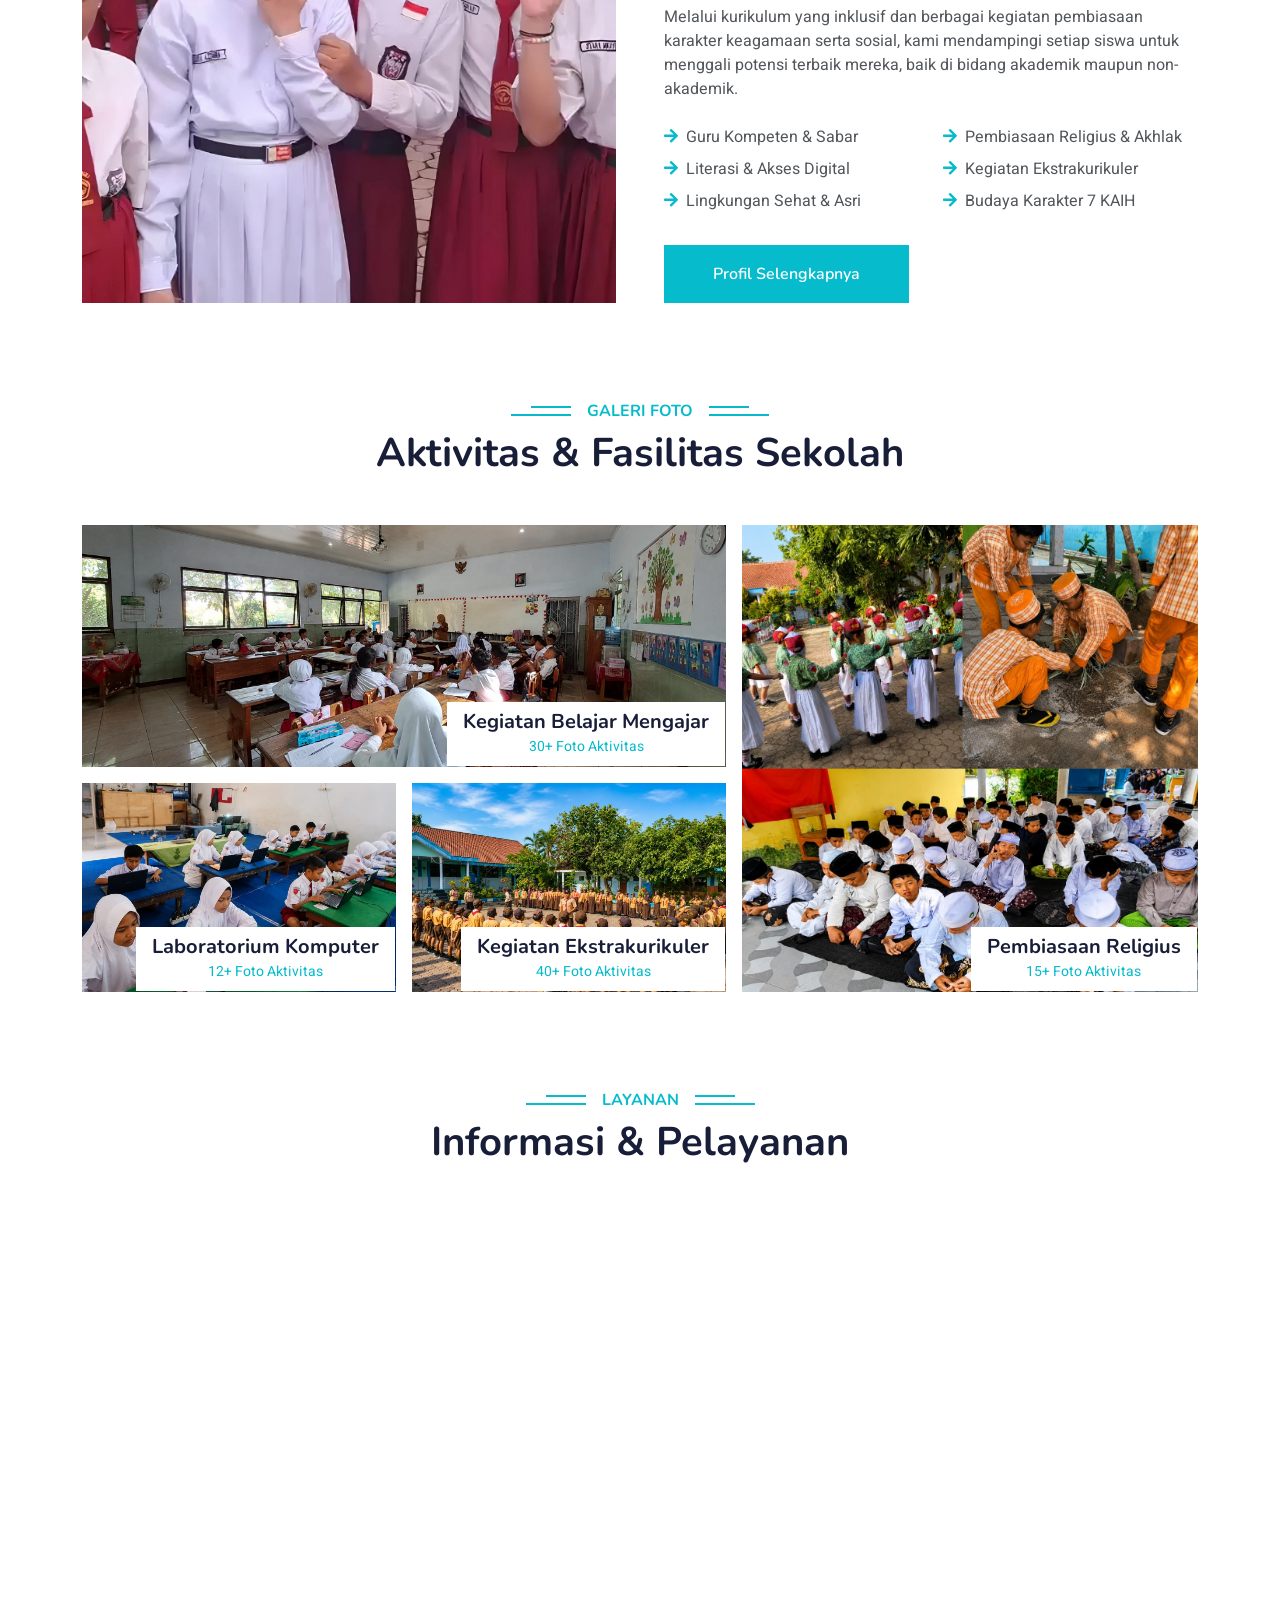
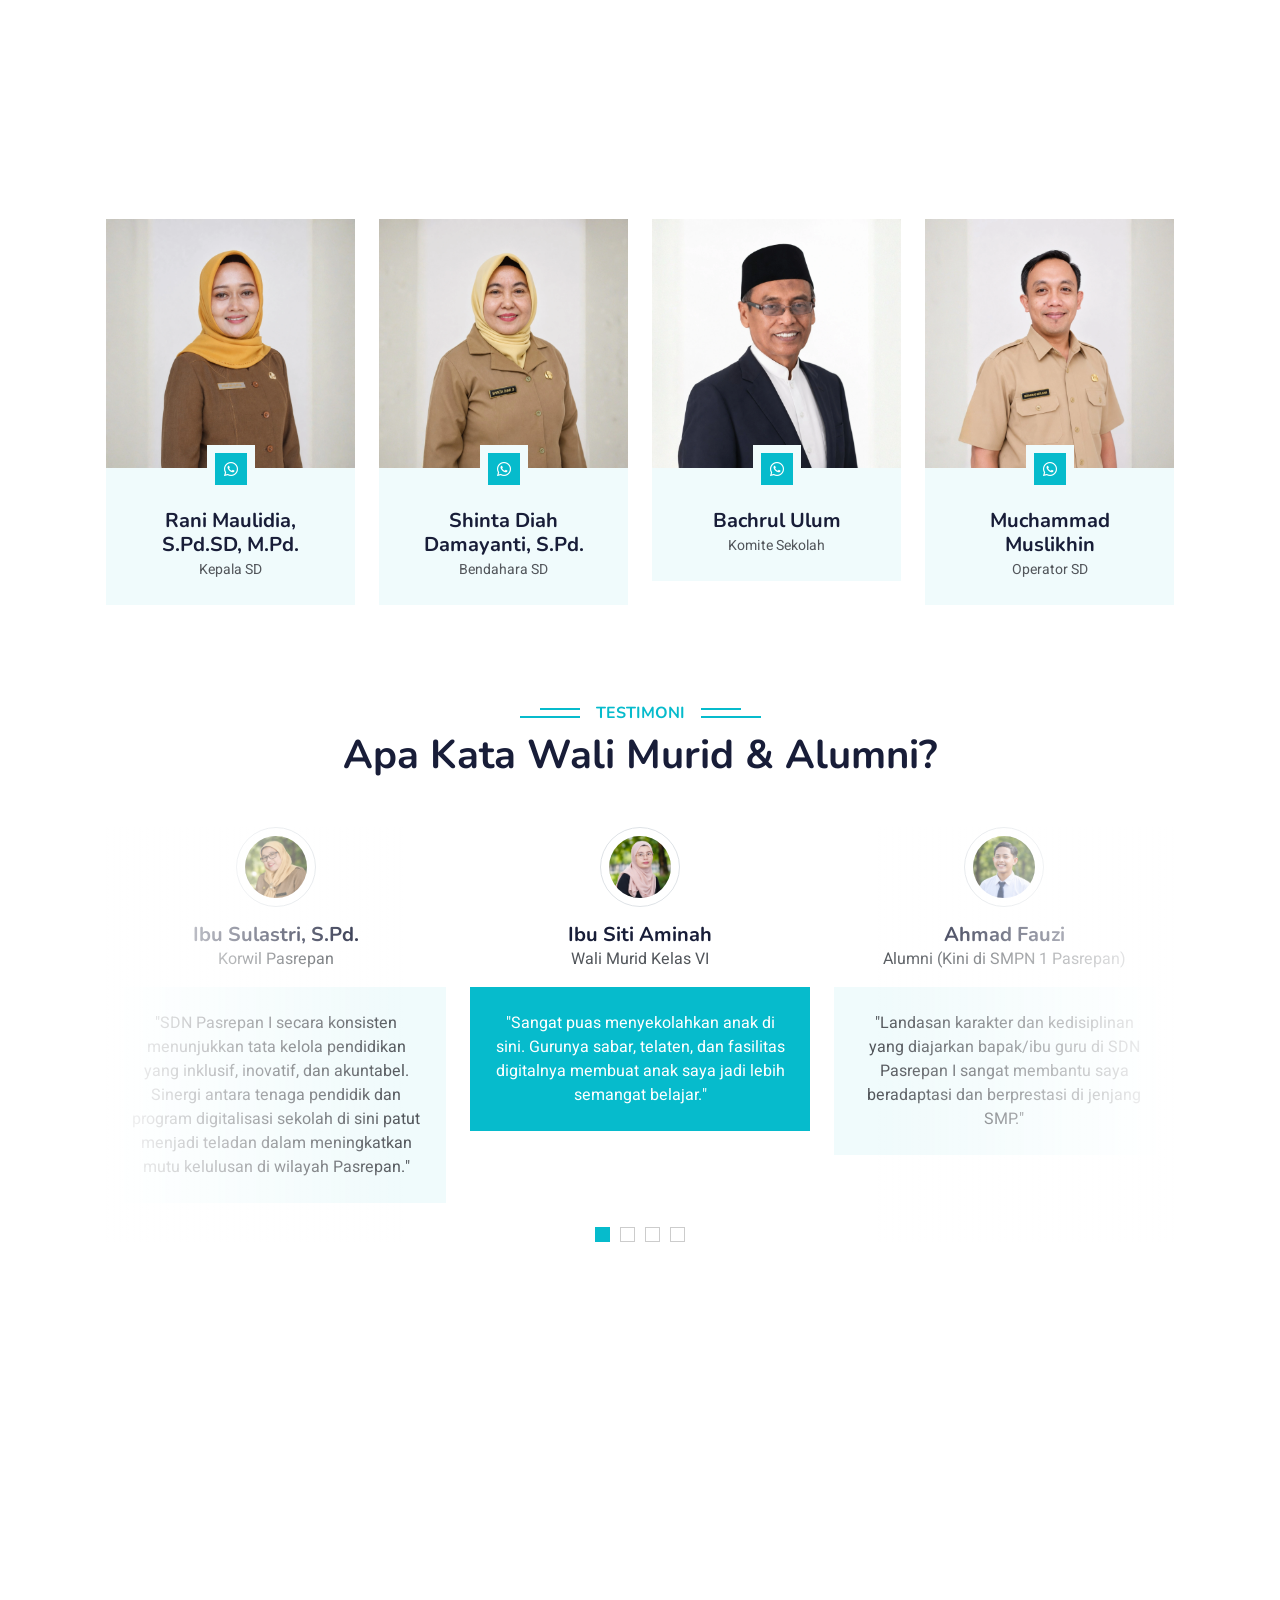
==== commit 4b4654aa: "Update Logo Kab + kontak" ====
--- a/index.html
+++ b/index.html
@@ -44,8 +44,9 @@
     <!-- Navbar Start -->
 <nav class="navbar navbar-expand-lg bg-white navbar-light shadow sticky-top p-0">
         <a href="index.html" class="navbar-brand d-flex align-items-center px-4 px-lg-5">
-            <img src="img/Logo-sd.png" style="height: 45px; margin-right: 12px;">
-            <h2 class="m-0 text-primary">SDN Pasrepan I</h2>
+            <img src="img/Logo-pasuruan.png" alt="Logo Kab Pasuruan" style="height: 45px; margin-right: 8px;">
+            <img src="img/Logo-sd.png" alt="Logo SD" style="height: 45px; margin-right: 12px;">
+            <h2 class="m-0 text-primary" style="font-size: 1.4rem; font-weight: 700;">SDN Pasrepan I</h2>
         </a>
         <button type="button" class="navbar-toggler me-4" data-bs-toggle="collapse" data-bs-target="#navbarCollapse">
             <span class="navbar-toggler-icon"></span>
@@ -53,14 +54,30 @@
         <div class="collapse navbar-collapse" id="navbarCollapse">
             <div class="navbar-nav ms-auto p-4 p-lg-0">
                 <a href="index.html" class="nav-item nav-link active">Beranda</a>
-                <a href="about.html" class="nav-item nav-link">Profil</a>
-                <a href="courses.html" class="nav-item nav-link">Ekstrakurikuler</a>
                 <div class="nav-item dropdown">
-                    <a href="#" class="nav-link dropdown-toggle" data-bs-toggle="dropdown">Fitur</a>
+                    <a href="#" class="nav-link dropdown-toggle" data-bs-toggle="dropdown">Profil</a>
                     <div class="dropdown-menu fade-down m-0">
-                        <a href="team.html" class="dropdown-item">Guru & Staf</a>
-                        <a href="testimonial.html" class="dropdown-item">Prestasi Siswa</a>
-                        <a href="404.html" class="dropdown-item">Galeri Foto</a>
+                        <a href="about.html" class="dropdown-item">Visi & Misi</a>
+                        <a href="profil.html" class="dropdown-item">Profil Sekolah</a>
+                        <a href="team.html" class="dropdown-item">Data Guru & Staf</a>
+                    </div>
+                </div>
+
+                <div class="nav-item dropdown">
+                    <a href="#" class="nav-link dropdown-toggle" data-bs-toggle="dropdown">Akademik</a>
+                    <div class="dropdown-menu fade-down m-0">
+                        <a href="courses.html" class="dropdown-item">Intrakurikuler</a>
+                        <a href="ekstrakurikuler.html" class="dropdown-item">Ekstrakurikuler</a>
+                        <a href="galery.html" class="dropdown-item">Galeri Foto</a>
+                    </div>
+                </div>
+                <div class="nav-item dropdown">
+                    <a href="#" class="nav-link dropdown-toggle" data-bs-toggle="dropdown">Layanan</a>
+                    <div class="dropdown-menu fade-down m-0">
+                        <a href="#" class="dropdown-item" data-bs-toggle="modal" data-bs-target="#modalMaklumat">Maklumat Pelayanan</a>
+                        <a href="#" class="dropdown-item" data-bs-toggle="modal" data-bs-target="#modalInfografis">Infografis Layanan</a>
+                        <a href="#" class="dropdown-item" data-bs-toggle="modal" data-bs-target="#modalAlur">Alur Pengaduan</a>
+                        <a href="pengaduan.html" class="dropdown-item">Pengaduan</a>
                     </div>
                 </div>
                 <a href="contact.html" class="nav-item nav-link">Hubungi Kami</a>
@@ -377,6 +394,20 @@
     </div>
 </div>
 
+<div class="modal fade" id="modalAlur" tabindex="-1" aria-hidden="true">
+    <div class="modal-dialog modal-dialog-centered modal-lg">
+        <div class="modal-content">
+            <div class="modal-header">
+                <h5 class="modal-title">Alur Layanan Pengaduan</h5>
+                <button type="button" class="btn-close" data-bs-dismiss="modal" aria-label="Close"></button>
+            </div>
+            <div class="modal-body text-center p-0">
+                <img src="img/AlurPengaduan.webp" class="img-fluid w-100" alt="Infografis Pelayanan">
+            </div>
+        </div>
+    </div>
+</div>
+
 <div class="modal fade" id="modalAkreditasi" tabindex="-1" aria-hidden="true">
     <div class="modal-dialog modal-dialog-centered modal-lg">
         <div class="modal-content">
@@ -528,7 +559,7 @@
                 <div class="col-lg-4 col-md-6">
                     <h4 class="text-white mb-3">Informasi Kontak</h4>
                     <p class="mb-2"><i class="fa fa-map-marker-alt me-3"></i>Jl. Raya Pohgedang No. 05 Pasrepan Kab. Pasuruan, Jawa Timur</p>
-                    <p class="mb-2"><i class="fa fa-phone-alt me-3"></i>+012 345 67890</p>
+                    <p class="mb-2"><i class="fa fa-phone-alt me-3"></i>+62 851 5193 7012</p>
                     <p class="mb-2"><i class="fa fa-envelope me-3"></i>sdnpasrepansatu@gmail.com</p>
                     <div class="d-flex pt-2">
                         <a class="btn btn-outline-light btn-social" href=""><i class="fab fa-twitter"></i></a>
@@ -570,7 +601,7 @@
             <div class="copyright">
                 <div class="row">
                     <div class="col-md-12 text-center mb-3 mb-md-0">
-                        &copy; <a class="border-bottom" href="#">SDN Pasrepan I Pasrepan</a>, All Right Reserved.
+                        <a class="border-bottom" href="#">SDN Pasrepan I Pasrepan</a>, All Right Reserved.
                         <br><br>
                         <small class="opacity-50">
                         <!--/*** This template is free as long as you keep the footer author’s credit link/attribution link/backlink. If you'd like to use the template without the footer author’s credit link/attribution link/backlink, you can purchase the Credit Removal License from "https://htmlcodex.com/credit-removal". Thank you for your support. ***/-->
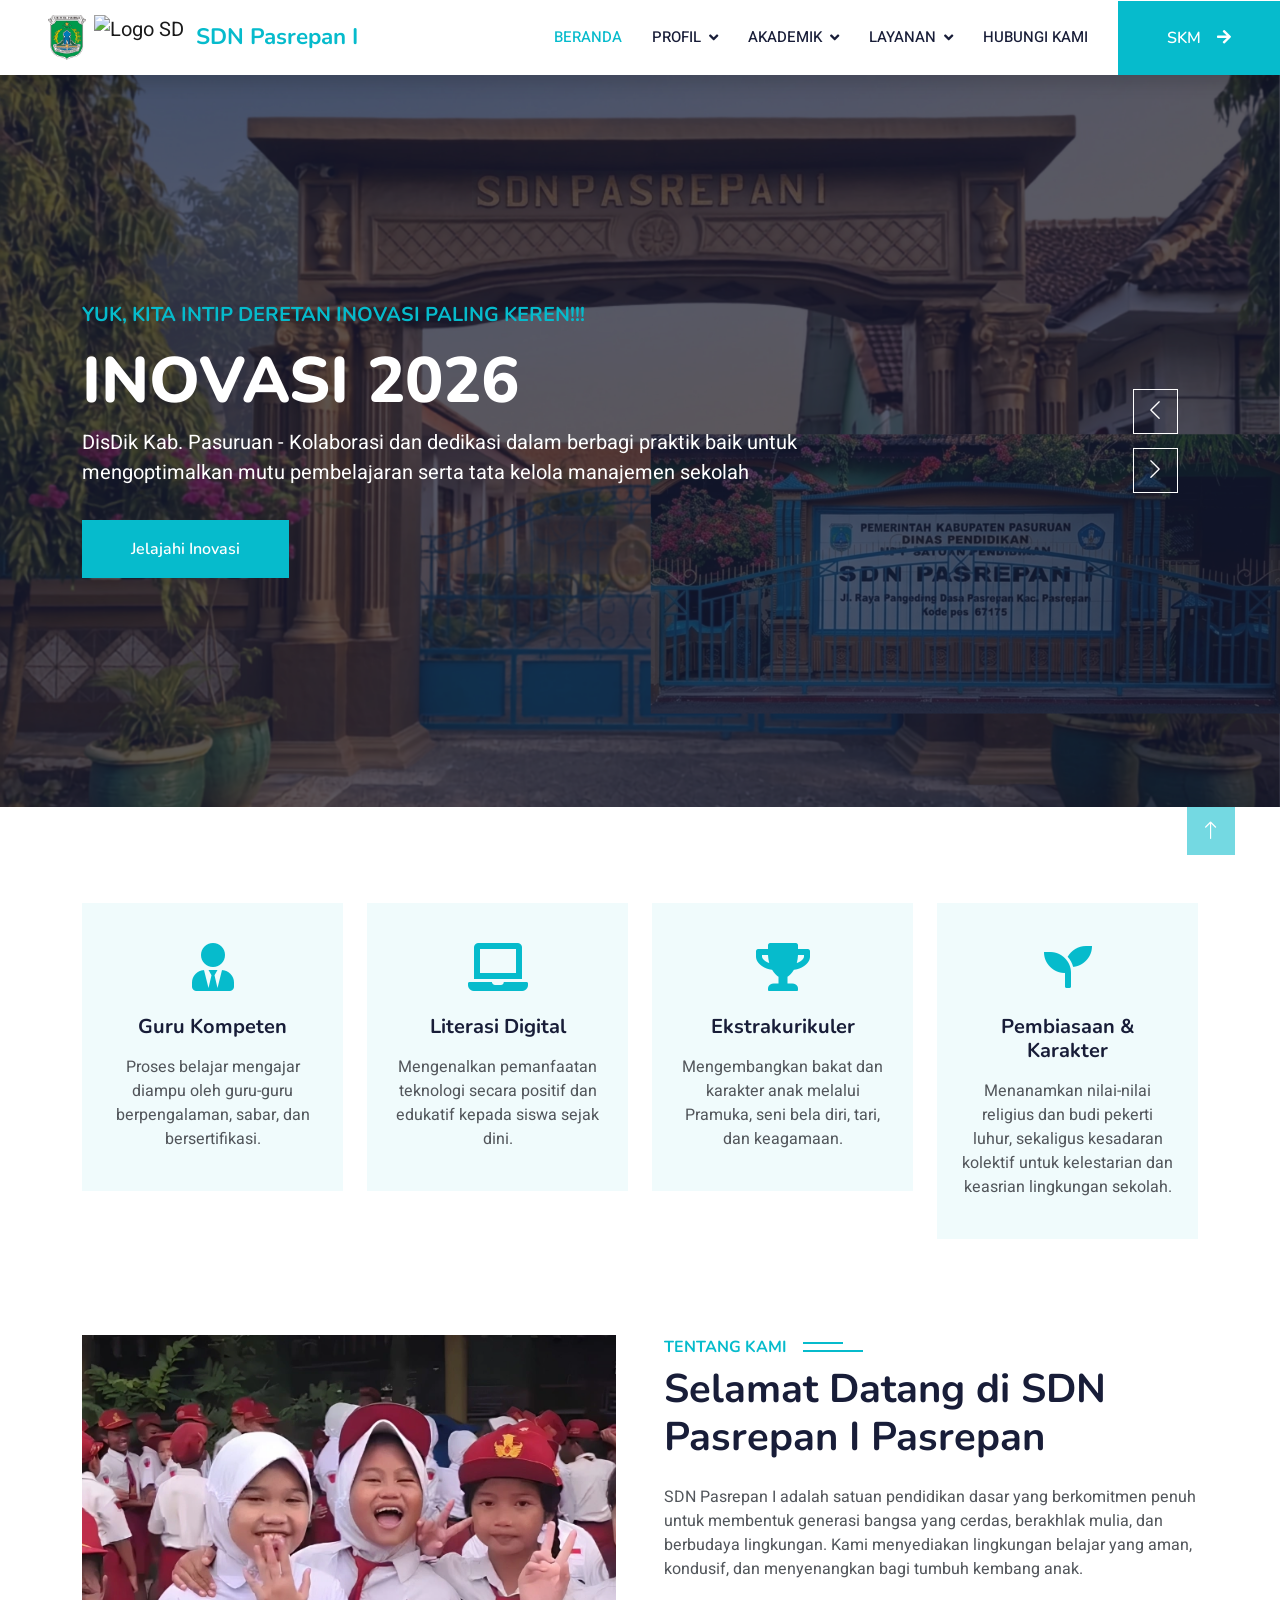
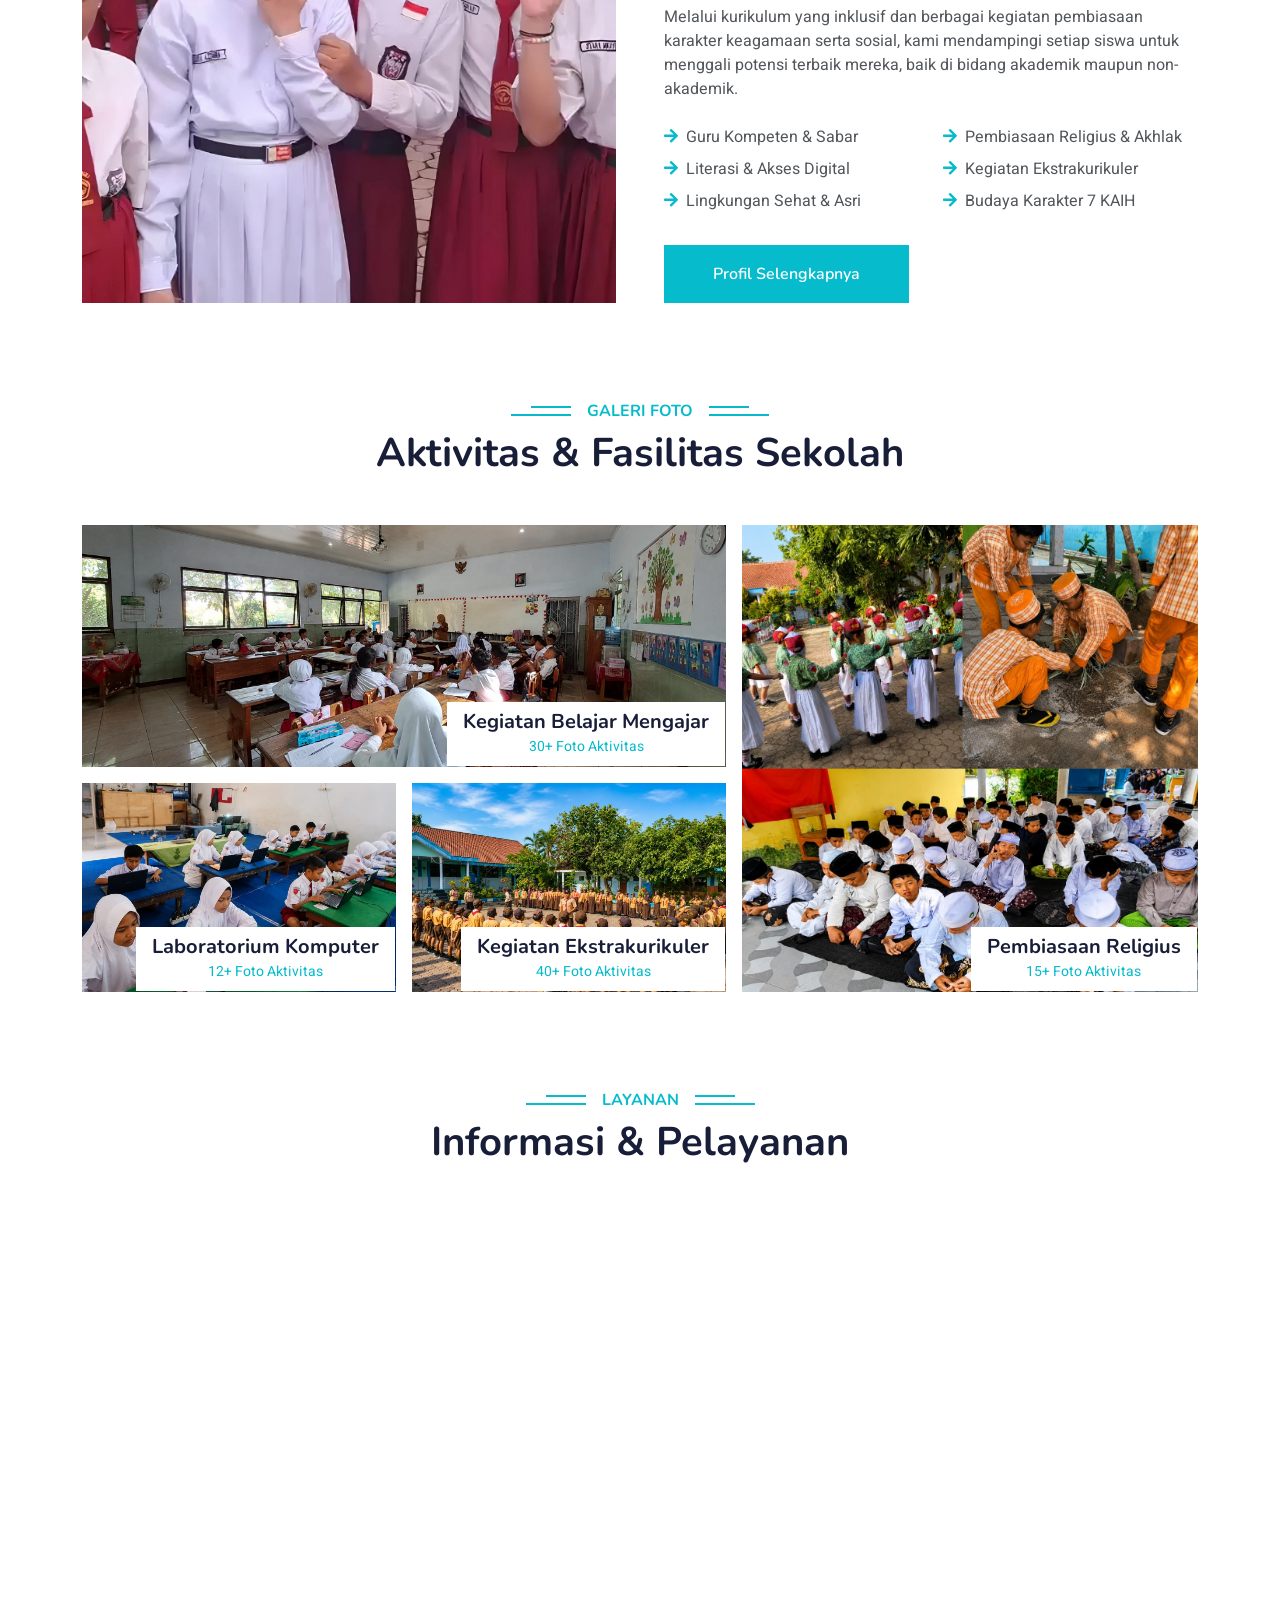
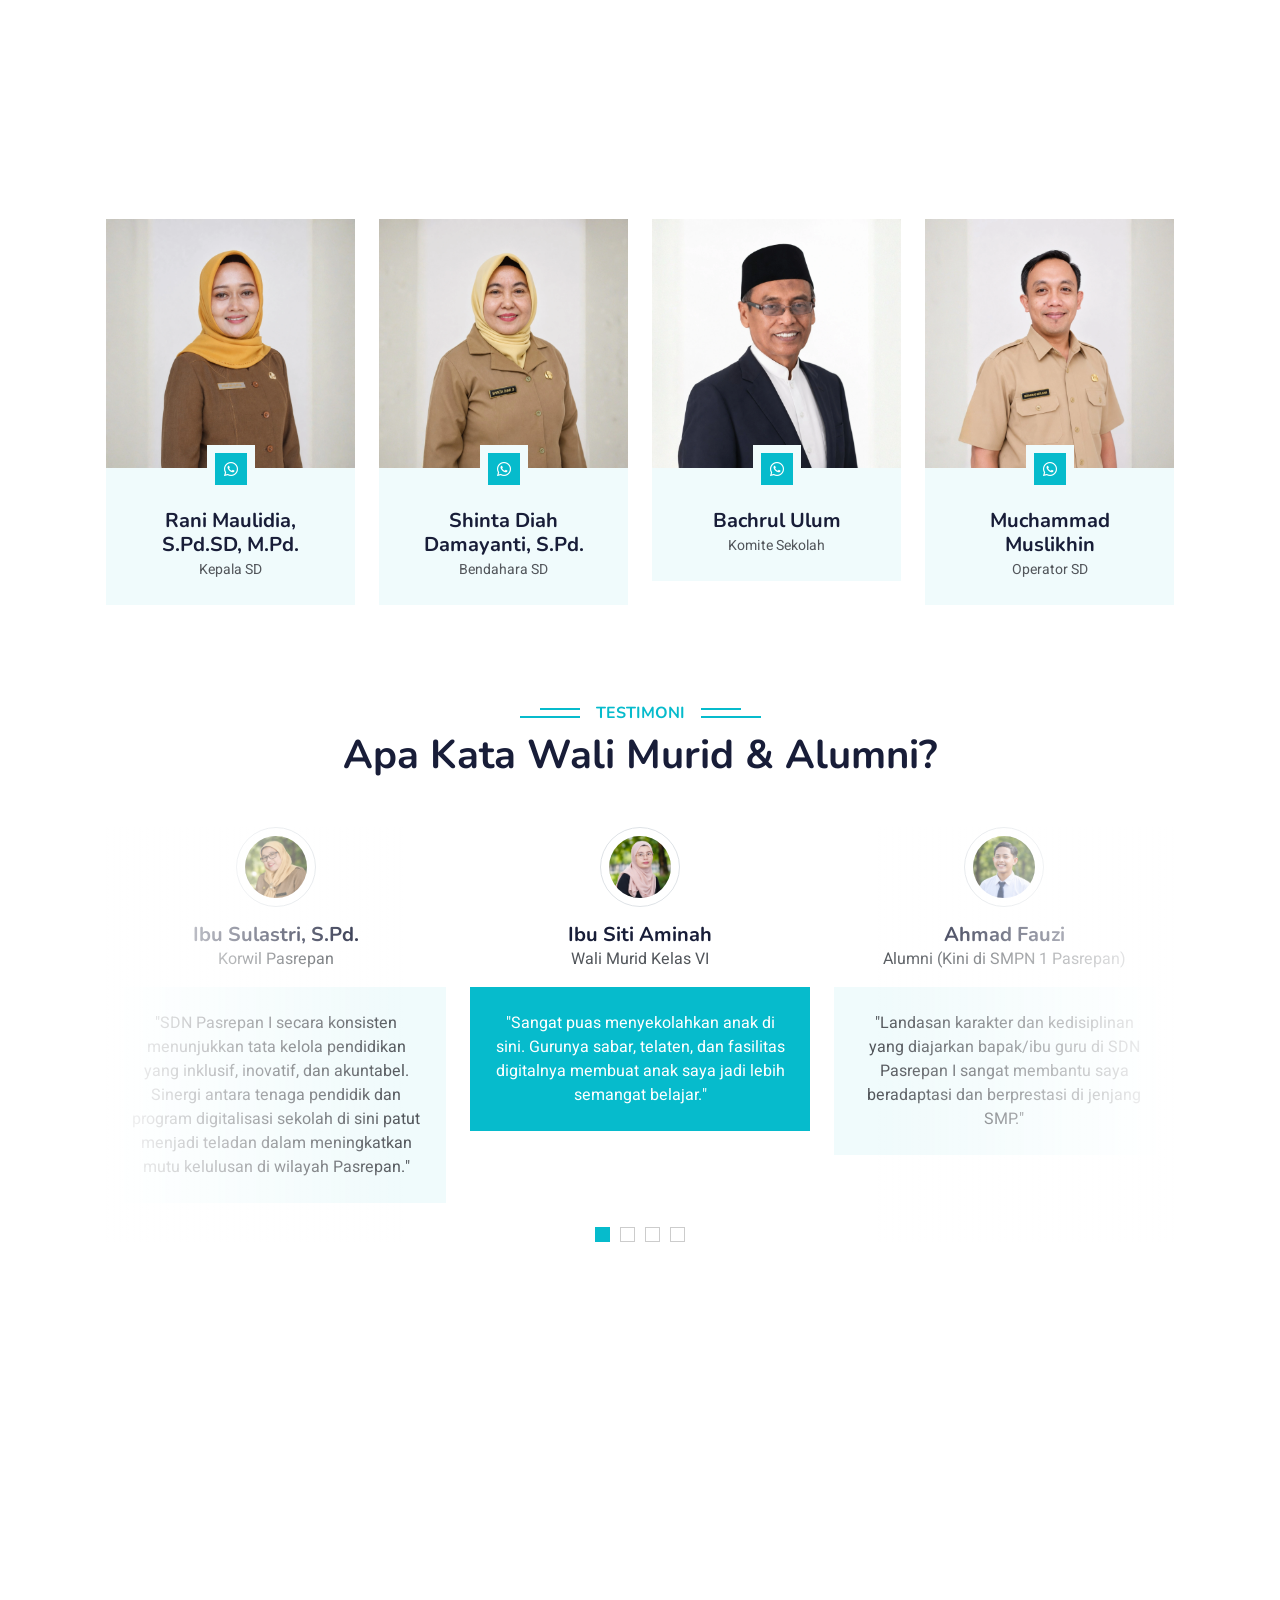
==== commit 24267aa3: "update 03-08" ====
--- a/index.html
+++ b/index.html
@@ -123,6 +123,23 @@
                     <div class="container">
                         <div class="row justify-content-start">
                             <div class="col-sm-10 col-lg-8">
+                                <h5 class="text-primary text-uppercase mb-3 animated slideInDown">Yuk, kita intip deretan inovasi paling keren!!!</h5>
+                                <h1 class="display-3 text-white animated slideInDown">INOVASI 2026</h1>
+                                <p class="fs-5 text-white mb-4 pb-2">DisDik Kab. Pasuruan - Kolaborasi dan dedikasi dalam berbagi praktik baik untuk mengoptimalkan mutu pembelajaran serta tata kelola manajemen sekolah</p>
+                                    <button type="button" id="btnInovasi" class="btn btn-primary py-md-3 px-md-5 animated slideInLeft">
+                                        Jelajahi Inovasi
+                                    </button>
+                            </div>
+                        </div>
+                    </div>
+                </div>
+            </div>
+            <div class="owl-carousel-item position-relative">
+                <img class="img-fluid" src="img/carousel-1.webp" alt="">
+                <div class="position-absolute top-0 start-0 w-100 h-100 d-flex align-items-center" style="background: rgba(24, 29, 56, .7);">
+                    <div class="container">
+                        <div class="row justify-content-start">
+                            <div class="col-sm-10 col-lg-8">
                                 <h5 class="text-primary text-uppercase mb-3 animated slideInDown">Pendidikan Berkarakter & Berprestasi</h5>
                                 <h1 class="display-3 text-white animated slideInDown">Selamat Datang di SDN Pasrepan I Pasrepan</h1>
                                 <p class="fs-5 text-white mb-4 pb-2">Membentuk generasi cerdas, berakhlak mulia, kreatif, dan siap menyongsong masa depan digital yang gemilang. Mari bergabung bersama keluarga besar SDN Pasrepan I</p>
@@ -617,7 +634,6 @@
     </div>
     <!-- Footer End -->
 
-
     <!-- Back to Top -->
     <a href="#" class="btn btn-lg btn-primary btn-lg-square back-to-top"><i class="bi bi-arrow-up"></i></a>
 
@@ -632,6 +648,22 @@
 
     <!-- Template Javascript -->
     <script src="js/main.js"></script>
+
+    <script>
+    document.getElementById('btnInovasi').addEventListener('click', function() {
+        // Mendeteksi apakah perangkat yang digunakan adalah HP / Tablet (Mobile)
+        const isMobile = /Android|webOS|iPhone|iPad|iPod|BlackBerry|IEMobile|Opera Mini/i.test(navigator.userAgent);
+        
+        if (isMobile) {
+            // Jika dibuka dari HP, arahkan ke link mobile
+            window.open('https://inovasi.canva.link/', '_blank');
+        } else {
+            // Jika dibuka dari Laptop/Komputer, arahkan ke link desktop
+            window.open('https://bersih2.my.canva.site/inovasi', '_blank');
+        }
+    });
+    </script>
+
 </body>
 
 </html>
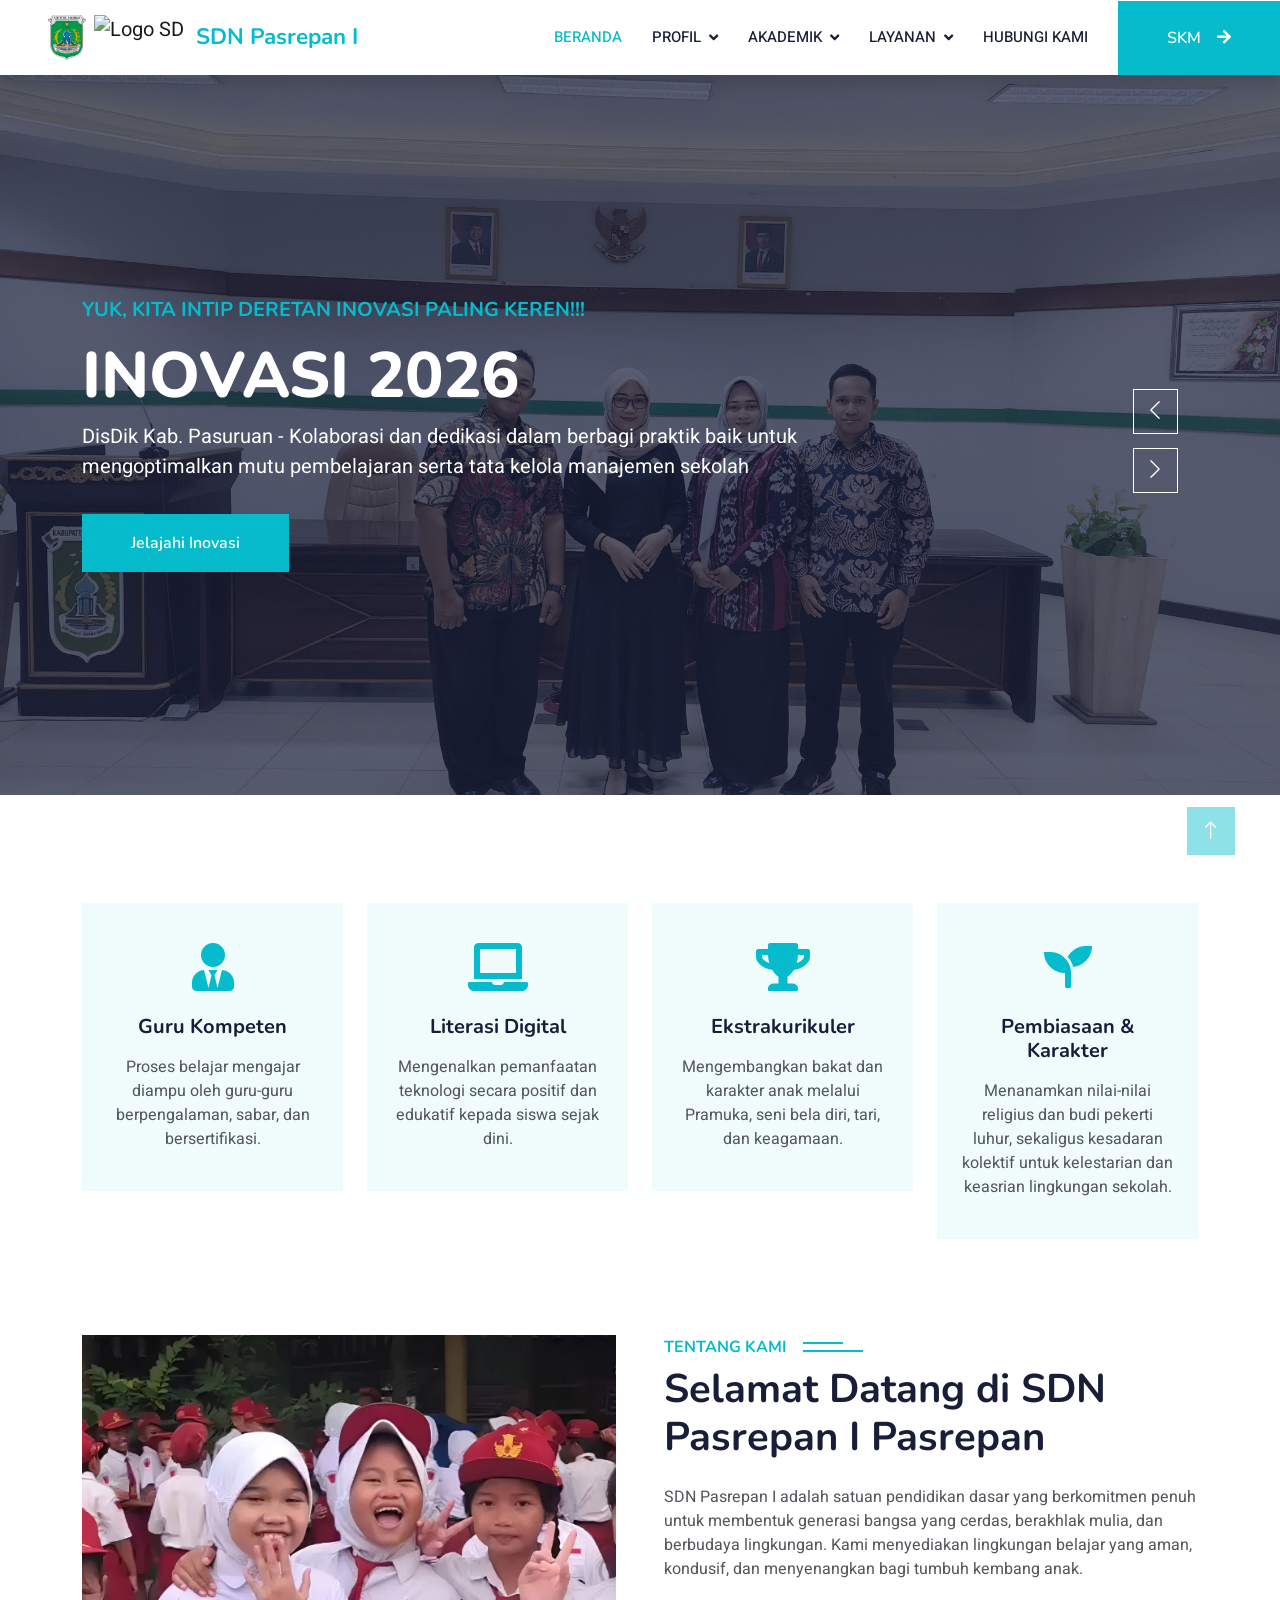
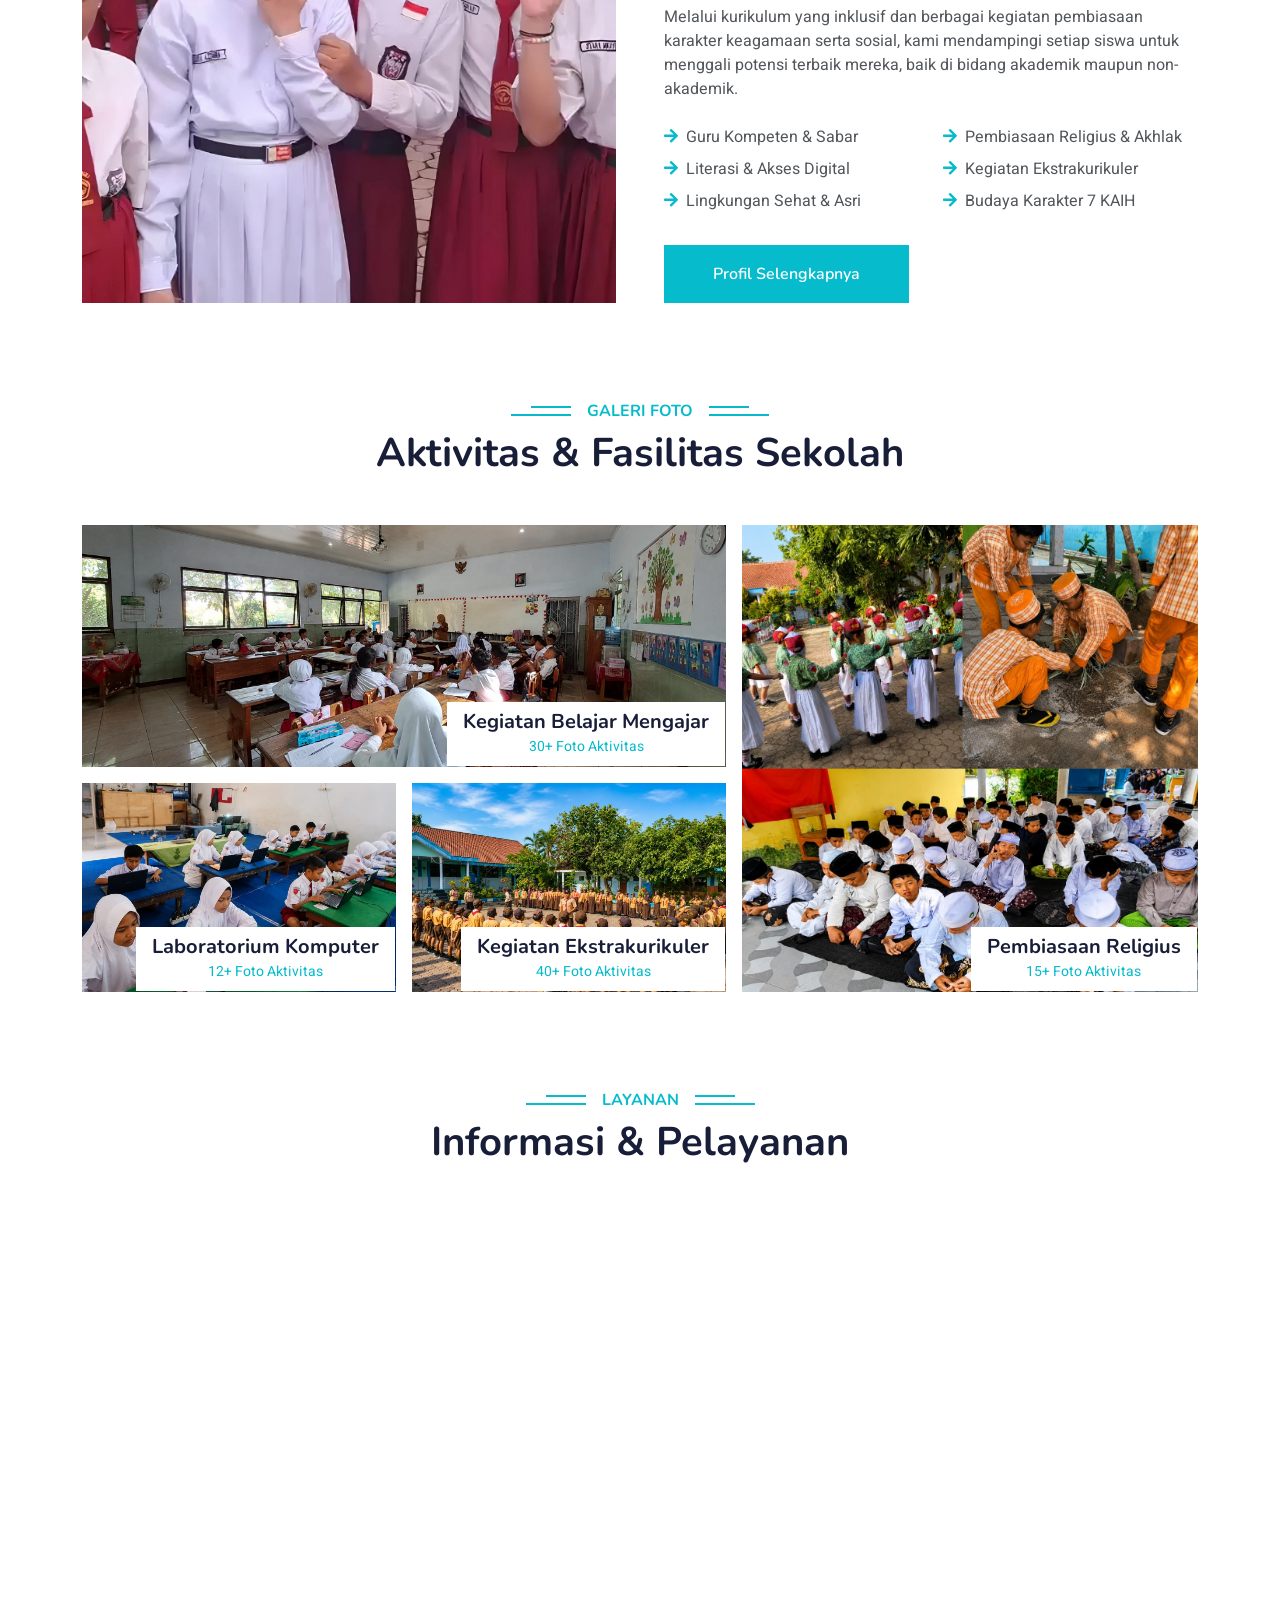
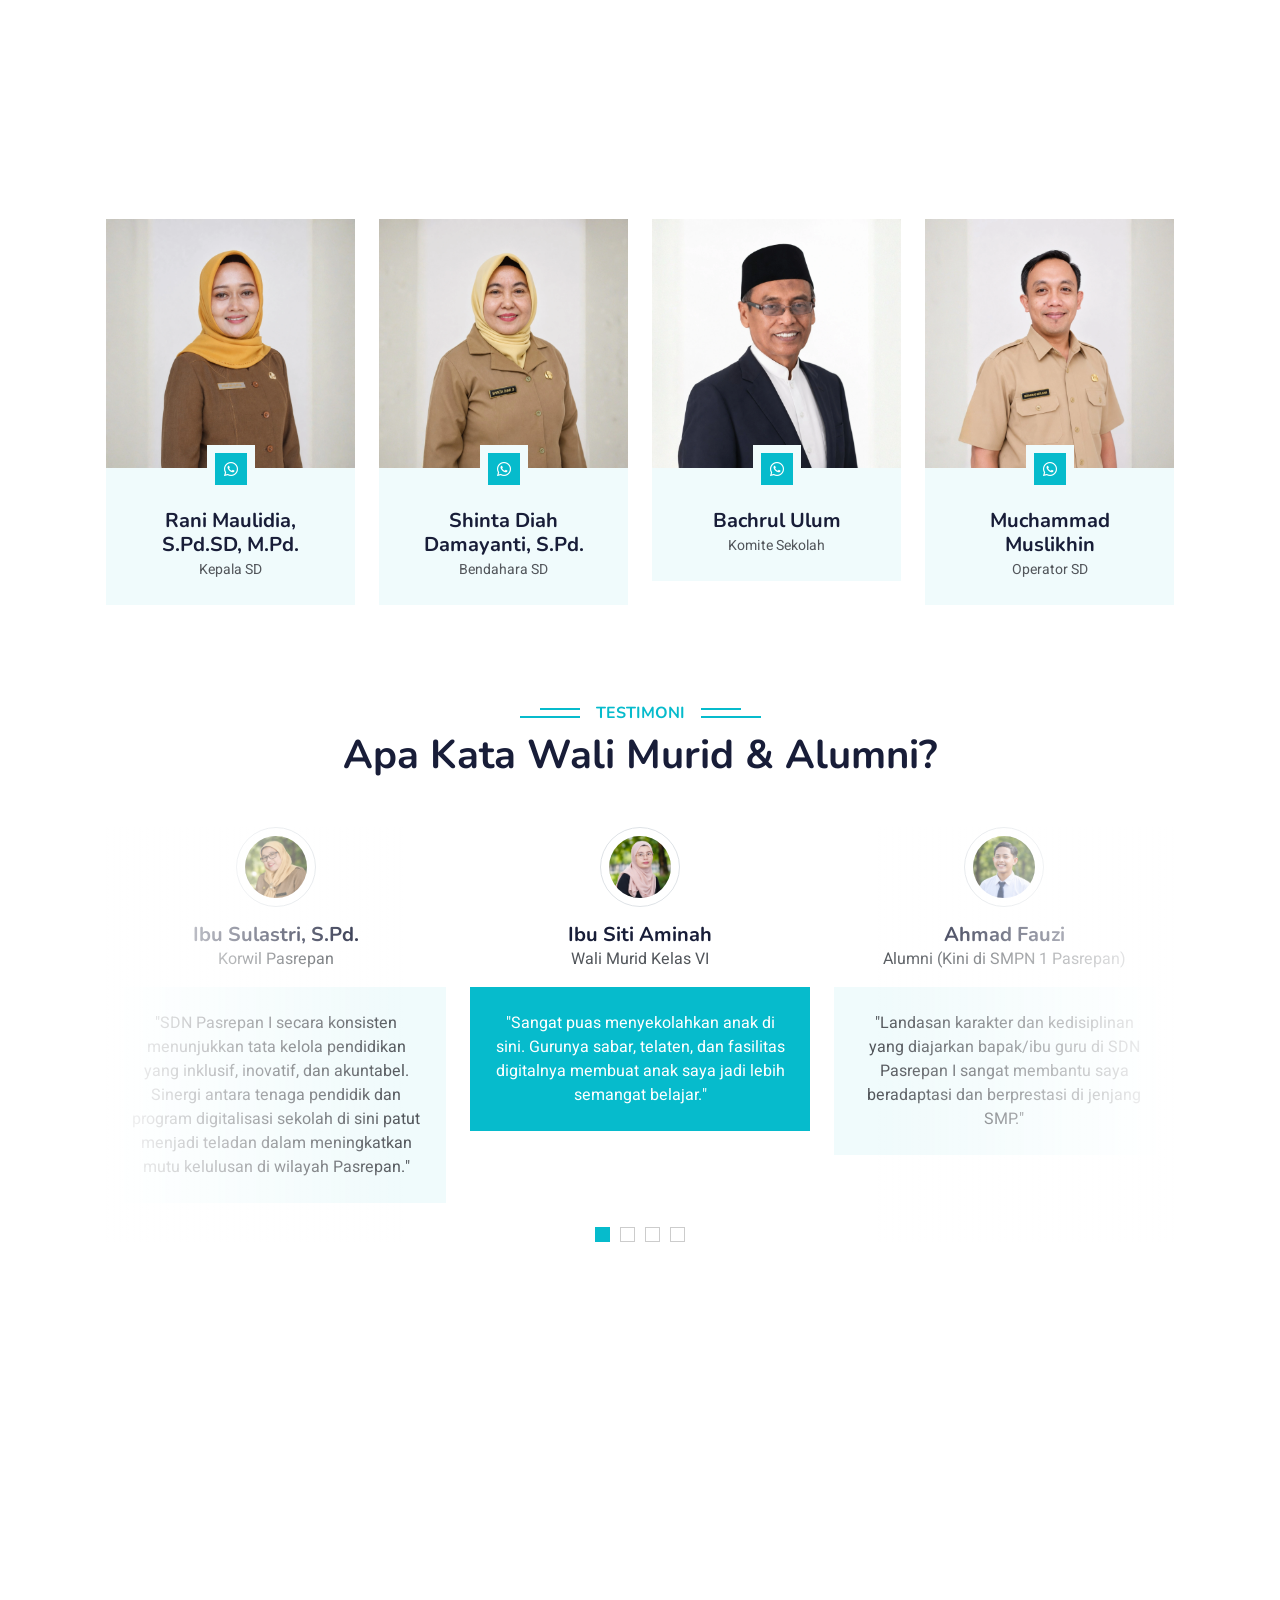
==== commit f8f671a0: "update 03-08.1" ====
--- a/index.html
+++ b/index.html
@@ -118,7 +118,7 @@
     <div class="container-fluid p-0 mb-5">
         <div class="owl-carousel header-carousel position-relative">
             <div class="owl-carousel-item position-relative">
-                <img class="img-fluid" src="img/carousel-1.webp" alt="">
+                <img class="img-fluid" src="img/carousel-3.webp" alt="">
                 <div class="position-absolute top-0 start-0 w-100 h-100 d-flex align-items-center" style="background: rgba(24, 29, 56, .7);">
                     <div class="container">
                         <div class="row justify-content-start">
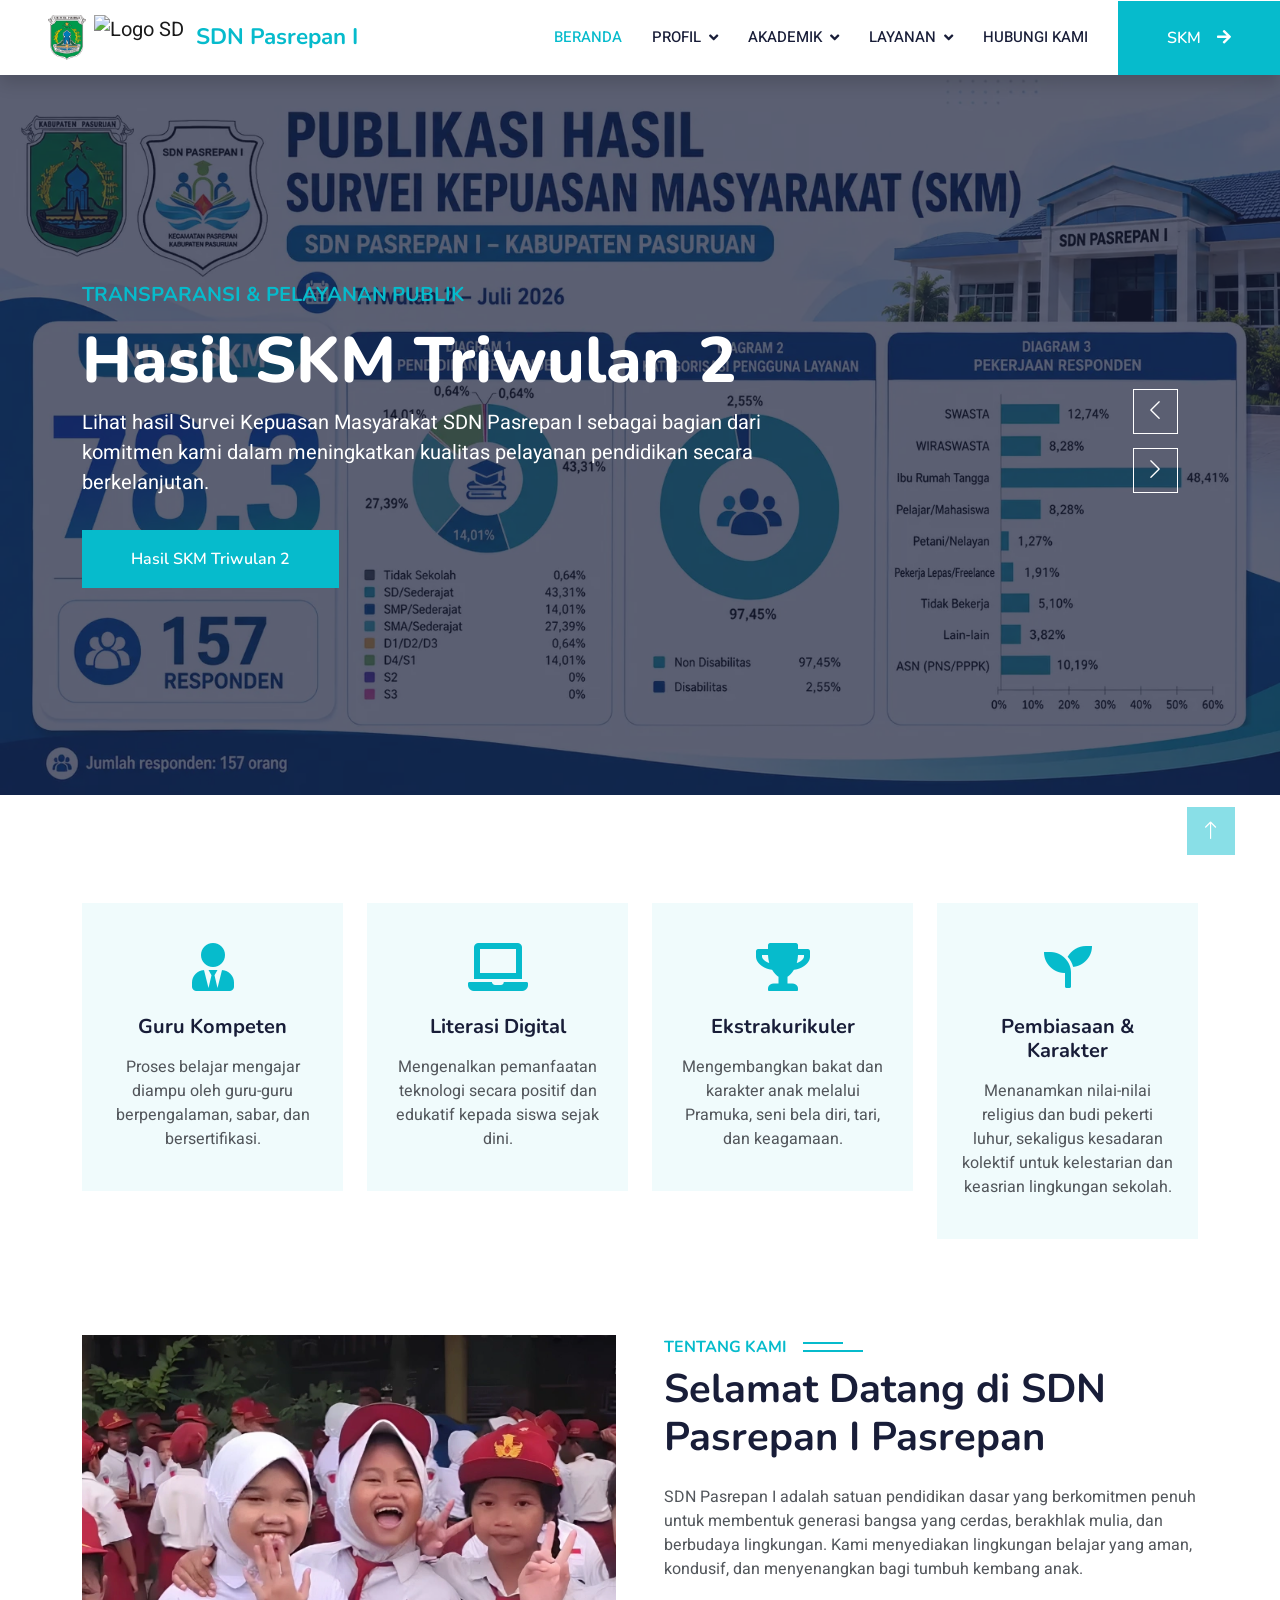
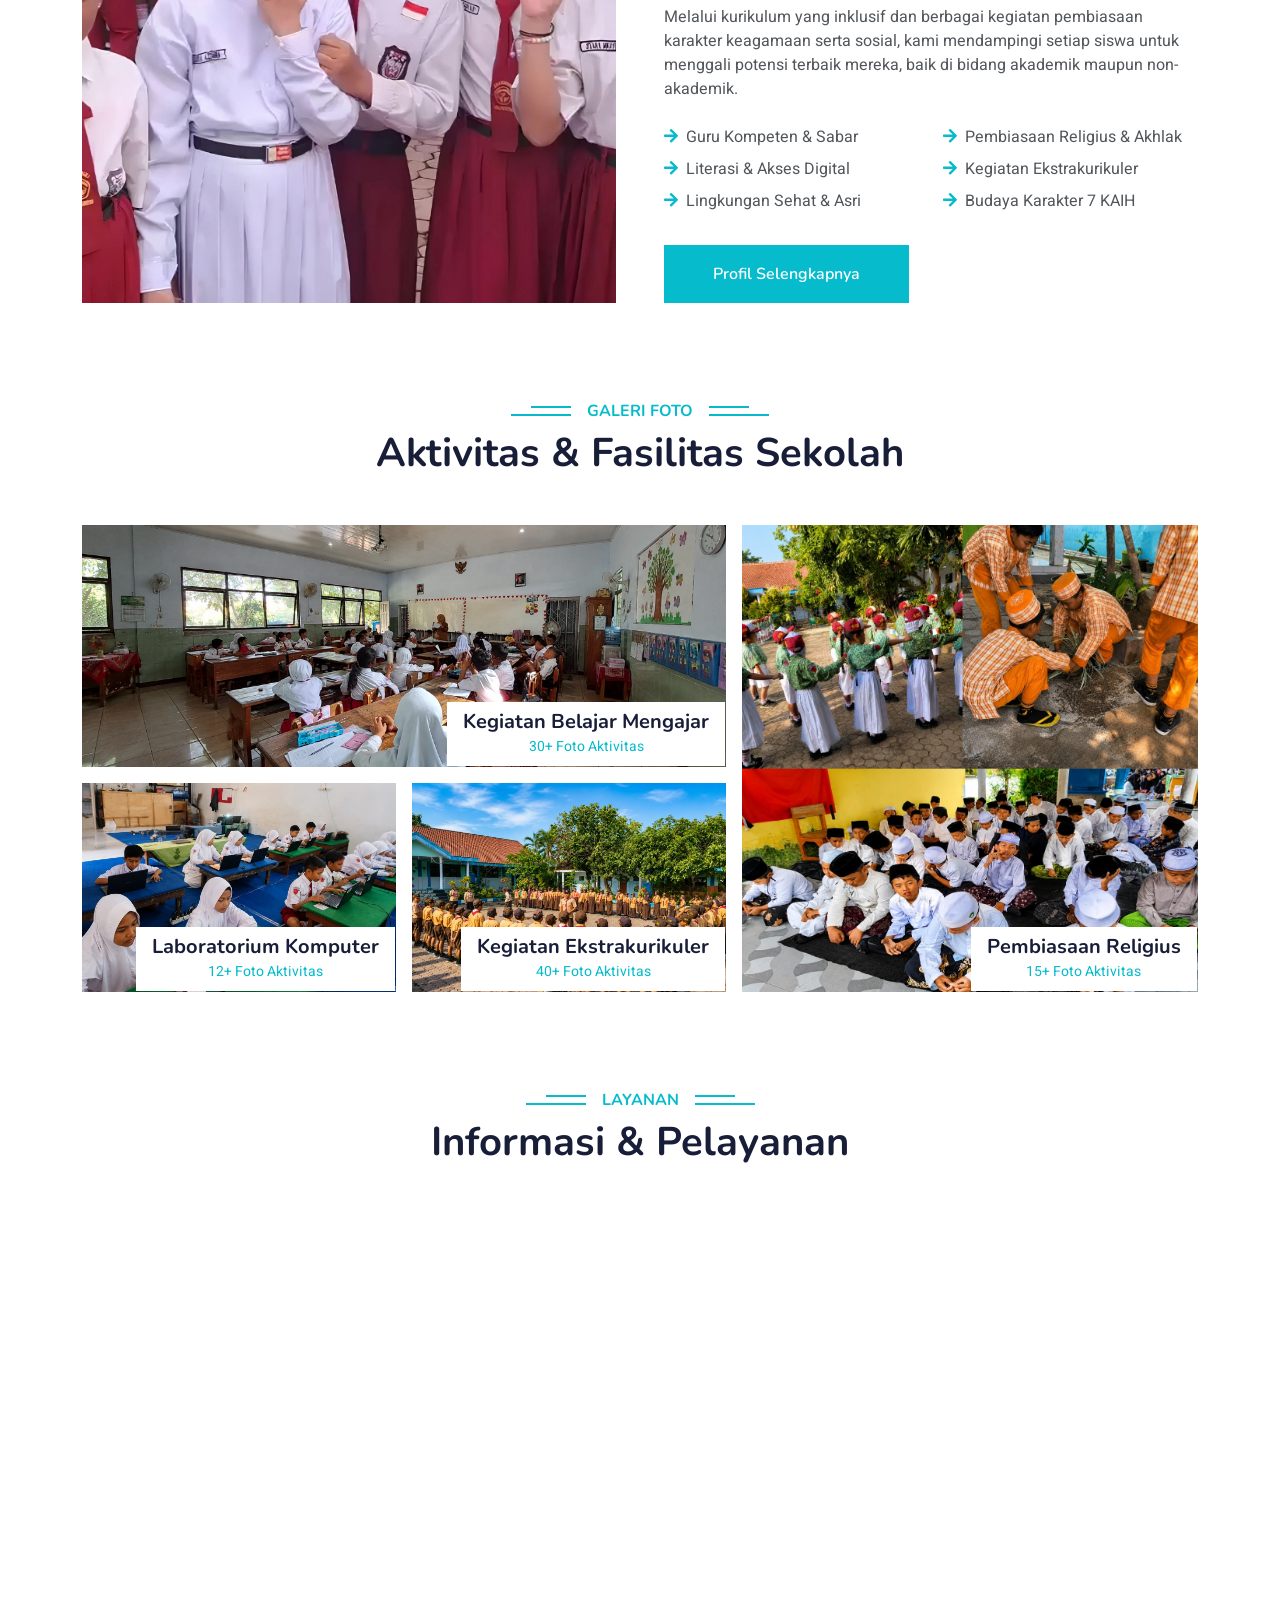
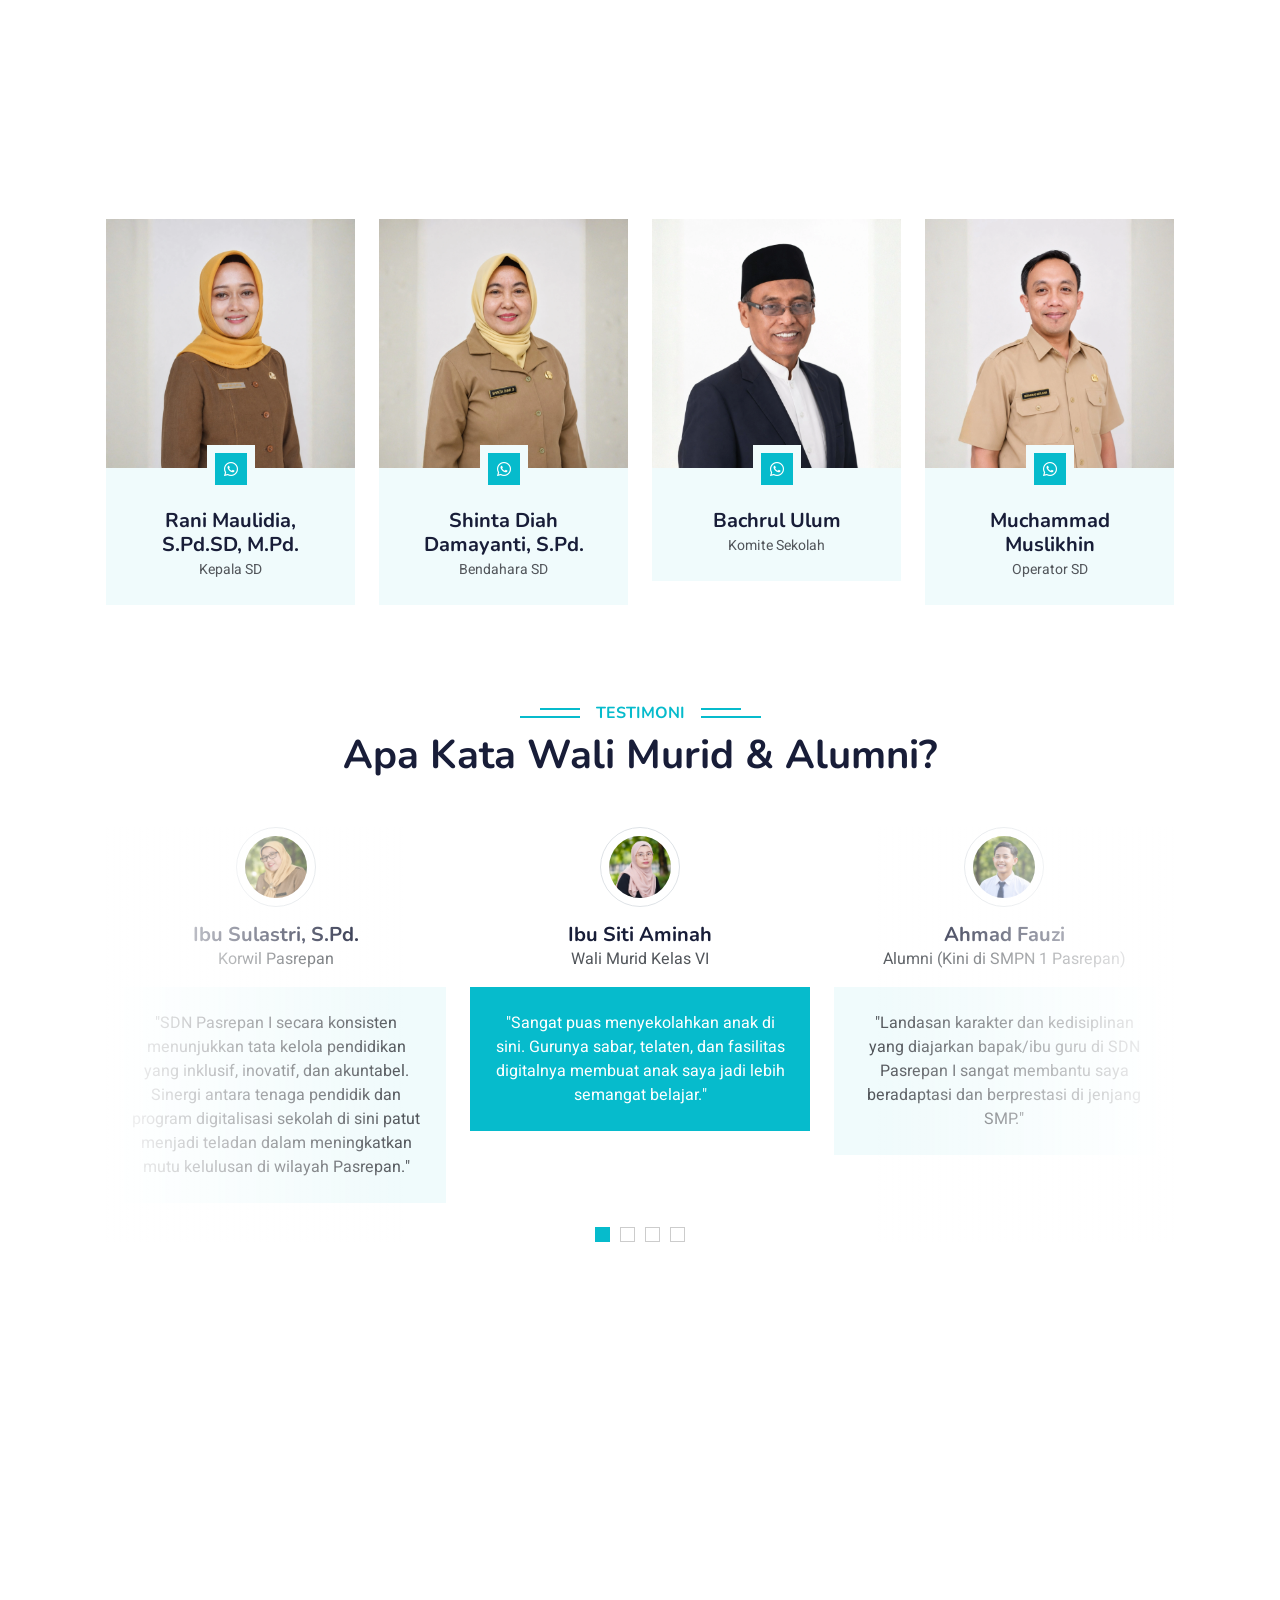
==== commit b0ce6737: "update modal dan carousel SKM" ====
--- a/index.html
+++ b/index.html
@@ -118,6 +118,23 @@
     <div class="container-fluid p-0 mb-5">
         <div class="owl-carousel header-carousel position-relative">
             <div class="owl-carousel-item position-relative">
+                <img class="img-fluid" src="img/banner SKM.webp" alt="">
+                <div class="position-absolute top-0 start-0 w-100 h-100 d-flex align-items-center" style="background: rgba(24, 29, 56, .7);">
+                    <div class="container">
+                        <div class="row justify-content-start">
+                            <div class="col-sm-10 col-lg-8">
+                                <h5 class="text-primary text-uppercase mb-3 animated slideInDown">Transparansi & Pelayanan Publik</h5>
+                                <h1 class="display-3 text-white animated slideInDown">Hasil SKM Triwulan 2</h1>
+                                <p class="fs-5 text-white mb-4 pb-2">Lihat hasil Survei Kepuasan Masyarakat SDN Pasrepan I sebagai bagian dari komitmen kami dalam meningkatkan kualitas pelayanan pendidikan secara berkelanjutan.</p>
+                                <button type="button" class="btn btn-primary py-md-3 px-md-5 me-3 animated slideInLeft" data-bs-toggle="modal" data-bs-target="#modalHasilSKM">
+                                Hasil SKM Triwulan 2
+                                </button>
+                            </div>
+                        </div>
+                    </div>
+                </div>
+            </div>
+            <div class="owl-carousel-item position-relative">
                 <img class="img-fluid" src="img/carousel-3.webp" alt="">
                 <div class="position-absolute top-0 start-0 w-100 h-100 d-flex align-items-center" style="background: rgba(24, 29, 56, .7);">
                     <div class="container">
@@ -637,6 +654,24 @@
     <!-- Back to Top -->
     <a href="#" class="btn btn-lg btn-primary btn-lg-square back-to-top"><i class="bi bi-arrow-up"></i></a>
 
+<!-- Modal Pop-up GAMBAR Hasil SKM -->
+<div class="modal fade" id="modalHasilSKM" tabindex="-1" aria-labelledby="modalHasilSKMLabel" aria-hidden="true">
+    <div class="modal-dialog modal-dialog-centered modal-lg">
+        <div class="modal-content">
+            <div class="modal-header">
+                <h5 class="modal-title" id="modalHasilSKMLabel">Hasil SKM Triwulan 2 - SDN Pasrepan I</h5>
+                <button type="button" class="btn-close" data-bs-dismiss="modal" aria-label="Close"></button>
+            </div>
+            <div class="modal-body text-center p-0">
+                <img src="img/banner SKM.webp" class="img-fluid w-100" alt="Hasil SKM Triwulan 2">
+            </div>
+            <div class="modal-footer">
+                <button type="button" class="btn btn-secondary" data-bs-dismiss="modal">Tutup</button>
+            </div>
+        </div>
+    </div>
+</div>
+<!-- Modal Pop-up GAMBAR Hasil SKM End -->
 
     <!-- JavaScript Libraries -->
     <script src="https://code.jquery.com/jquery-3.4.1.min.js"></script>
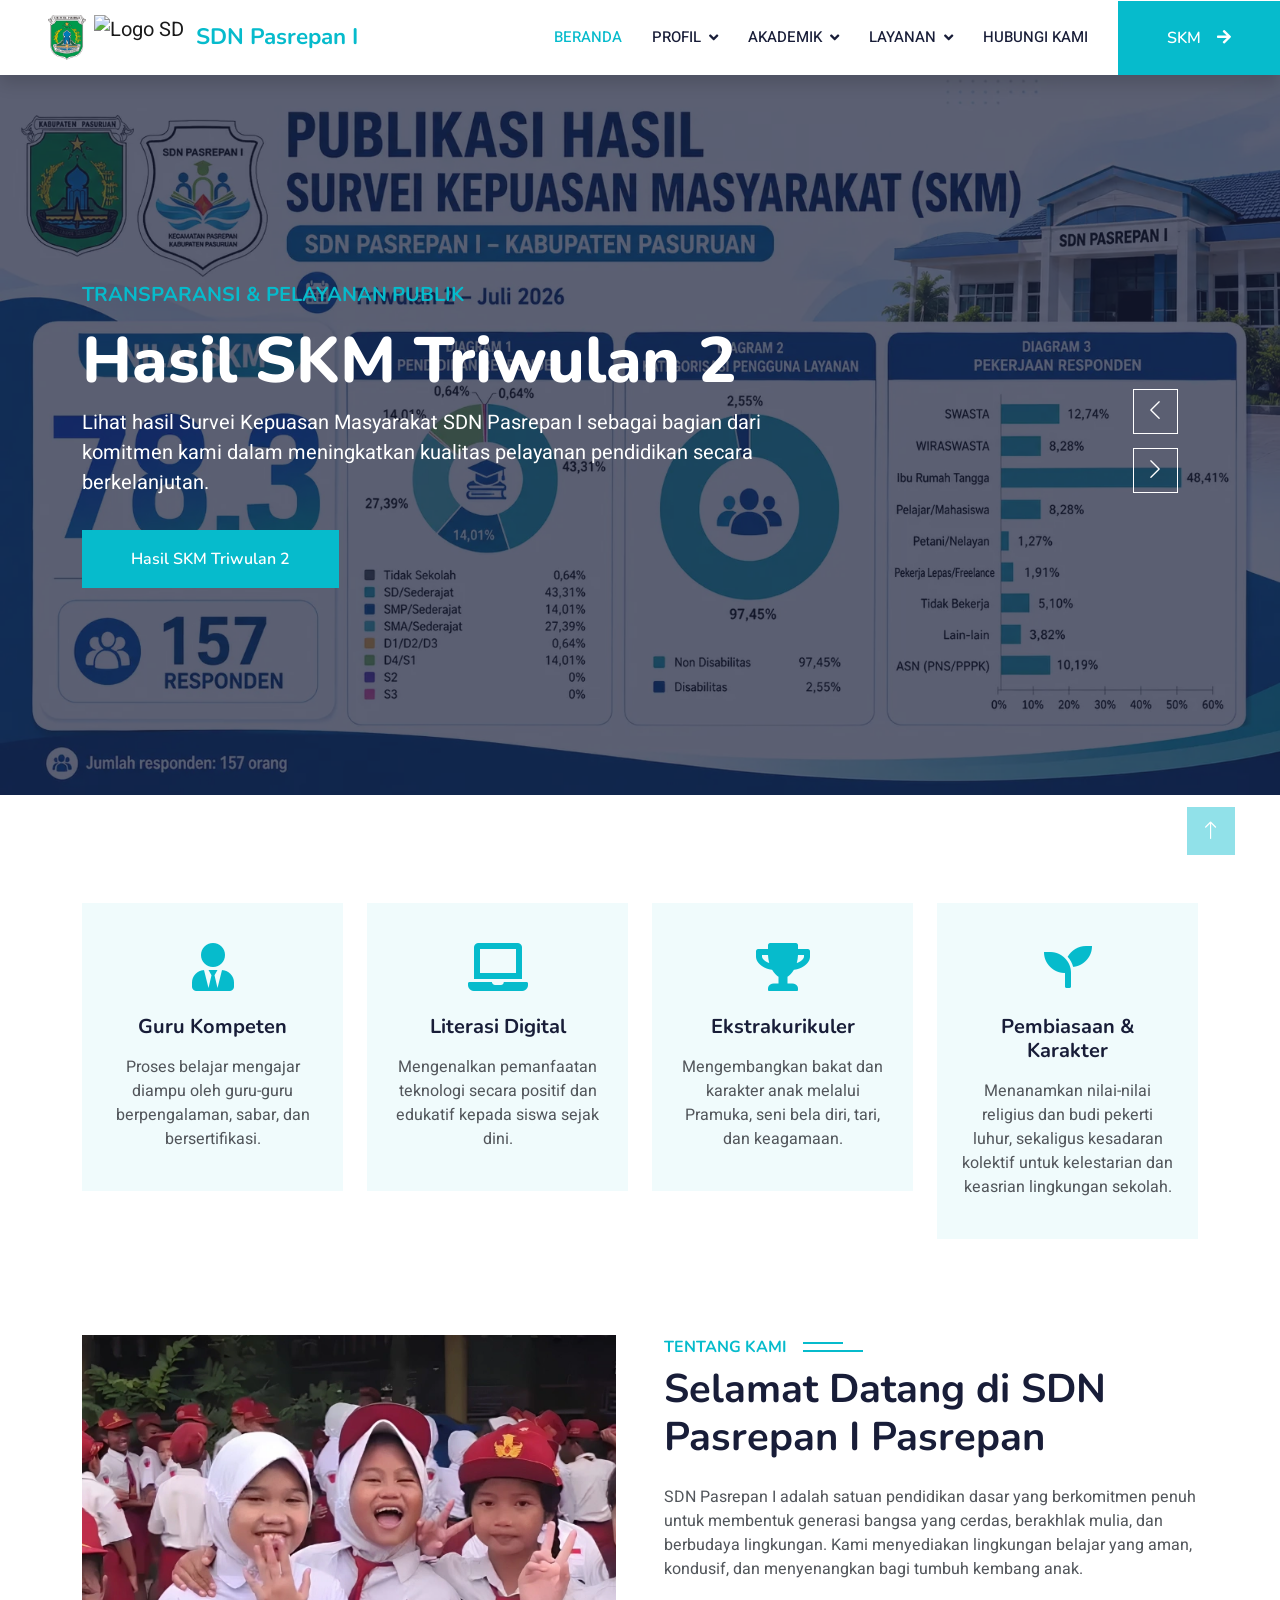
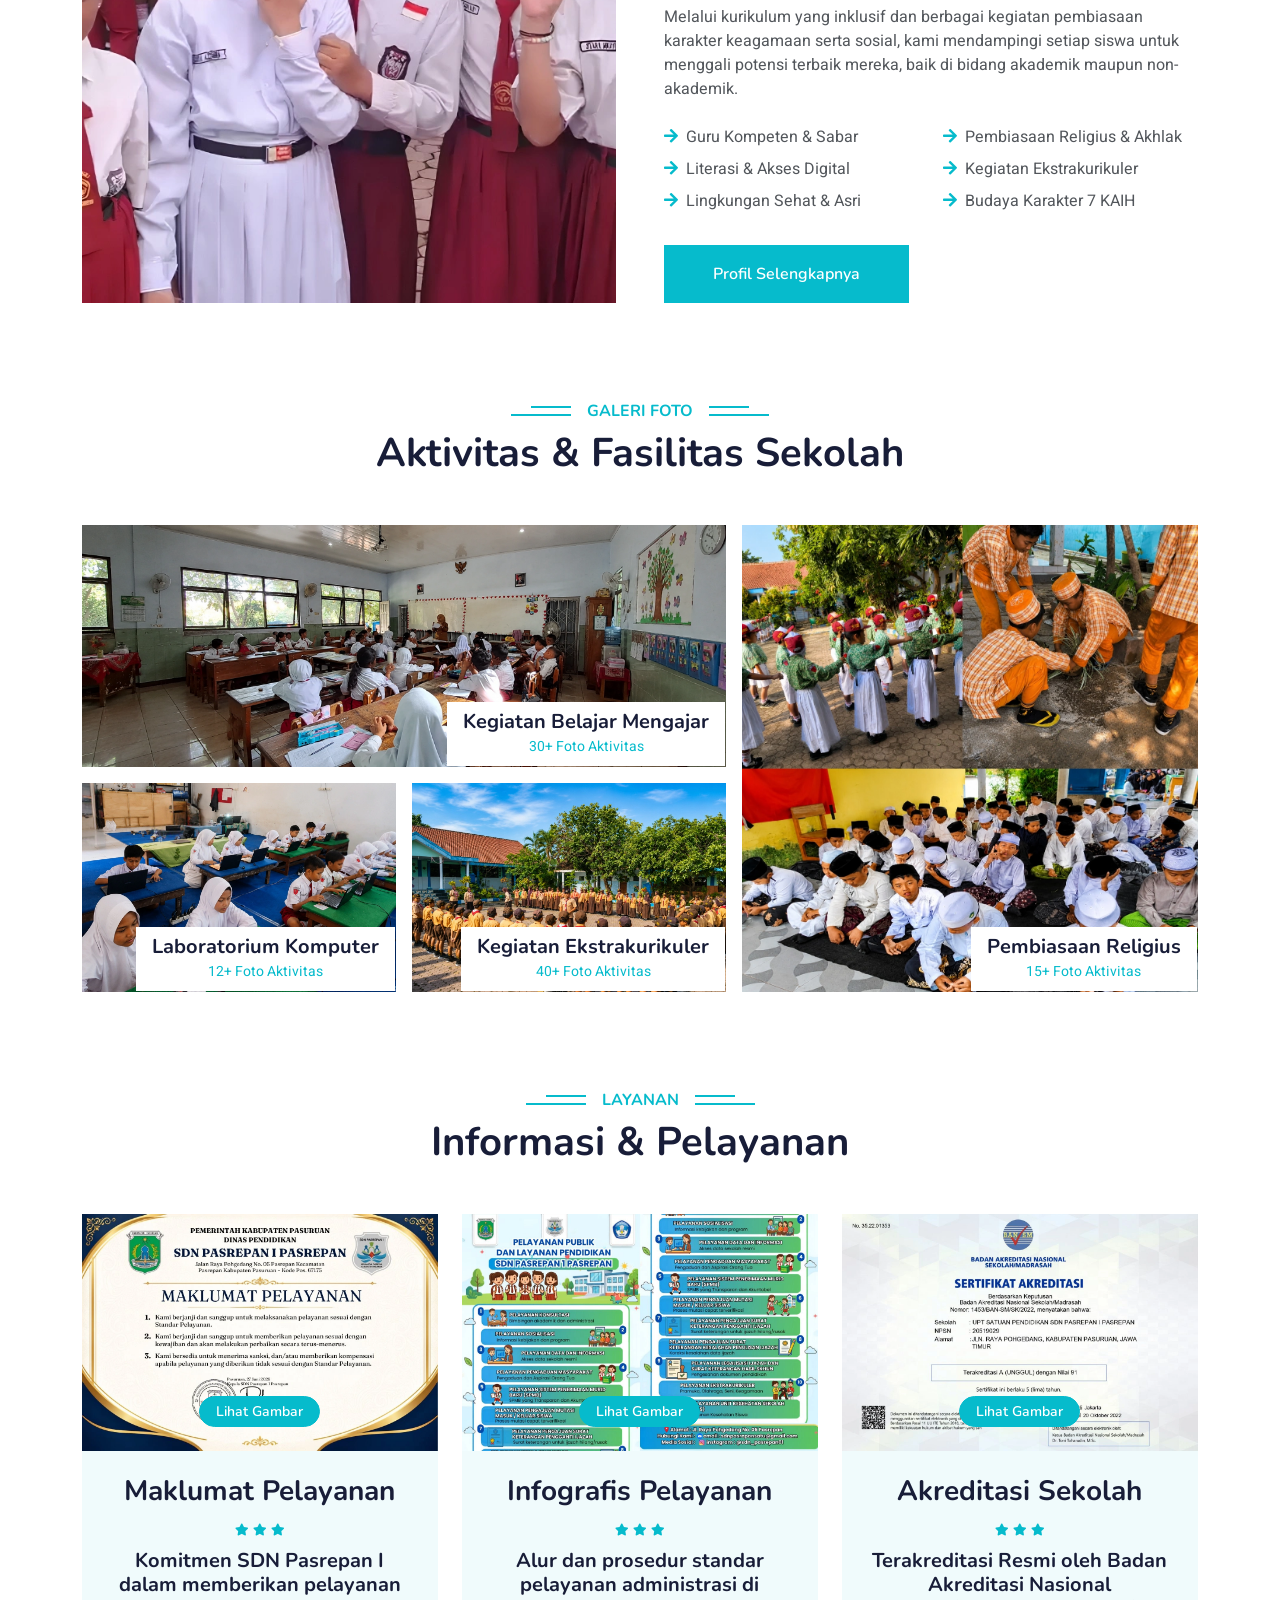
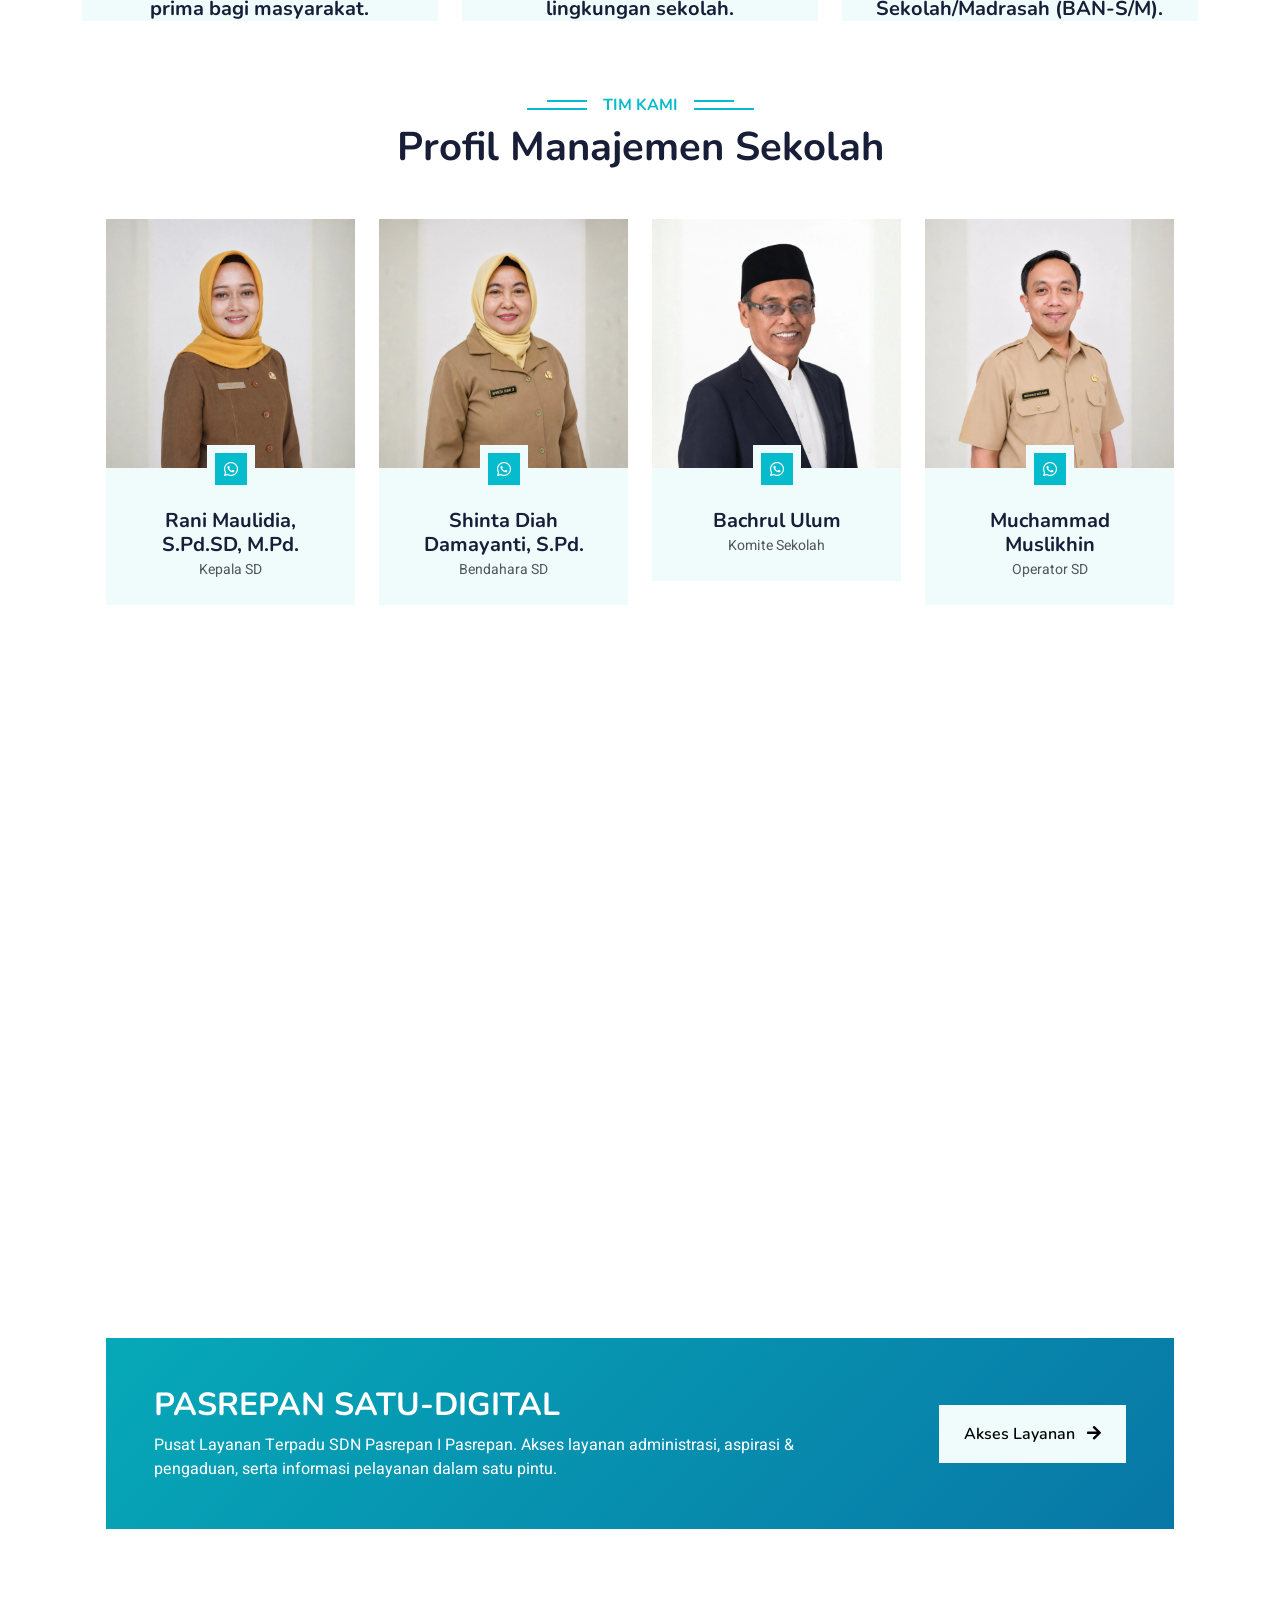
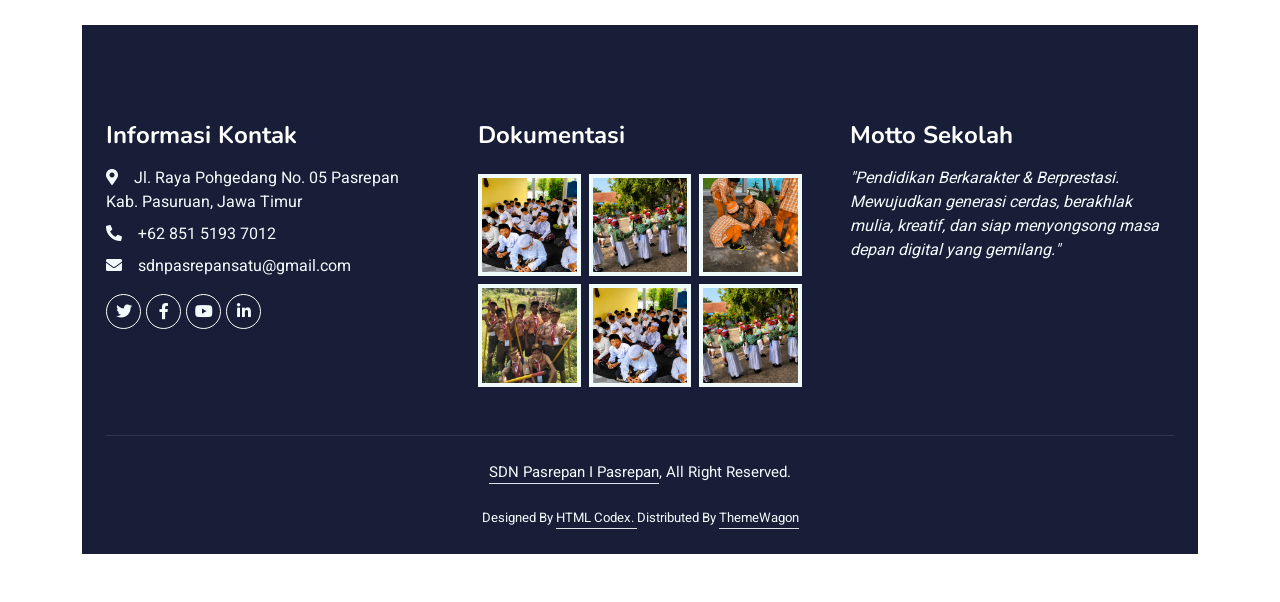
==== commit 88dc7bb4: "Tambah layanan PASREPAN SATU-DIGITAL" ====
--- a/index.html
+++ b/index.html
@@ -74,10 +74,12 @@
                 <div class="nav-item dropdown">
                     <a href="#" class="nav-link dropdown-toggle" data-bs-toggle="dropdown">Layanan</a>
                     <div class="dropdown-menu fade-down m-0">
+                        <a href="pasrepan-satu-digital.html" class="dropdown-item">PASREPAN SATU-DIGITAL</a>
+                        <a href="https://forms.gle/SDsRzoxUohMQnuRn9" class="dropdown-item" target="_blank" rel="noopener">Layanan Administrasi</a>
                         <a href="#" class="dropdown-item" data-bs-toggle="modal" data-bs-target="#modalMaklumat">Maklumat Pelayanan</a>
                         <a href="#" class="dropdown-item" data-bs-toggle="modal" data-bs-target="#modalInfografis">Infografis Layanan</a>
                         <a href="#" class="dropdown-item" data-bs-toggle="modal" data-bs-target="#modalAlur">Alur Pengaduan</a>
-                        <a href="pengaduan.html" class="dropdown-item">Pengaduan</a>
+                        <a href="pengaduan.html" class="dropdown-item">Aspirasi &amp; Pengaduan</a>
                     </div>
                 </div>
                 <a href="contact.html" class="nav-item nav-link">Hubungi Kami</a>
@@ -189,7 +191,7 @@
 
 
     <!-- Service Start -->
-    <div class="container-xxl py-5">
+    <div id="layanan-publik" class="container-xxl py-5">
         <div class="container">
             <div class="row g-4">
                 <div class="col-lg-3 col-sm-6 wow fadeInUp" data-wow-delay="0.1s">
@@ -584,6 +586,24 @@
     </div>
     <!-- Testimonial End -->
         
+
+<!-- PASREPAN SATU-DIGITAL CTA Start -->
+<div class="container-xxl py-5">
+    <div class="container">
+        <div class="rounded p-5" style="background: linear-gradient(135deg, #06a9b8 0%, #0877a6 100%);">
+            <div class="row align-items-center g-4">
+                <div class="col-lg-8">
+                    <h2 class="text-white mb-2">PASREPAN SATU-DIGITAL</h2>
+                    <p class="text-white mb-0">Pusat Layanan Terpadu SDN Pasrepan I Pasrepan. Akses layanan administrasi, aspirasi &amp; pengaduan, serta informasi pelayanan dalam satu pintu.</p>
+                </div>
+                <div class="col-lg-4 text-lg-end">
+                    <a href="pasrepan-satu-digital.html" class="btn btn-light py-3 px-4">Akses Layanan <i class="fa fa-arrow-right ms-2"></i></a>
+                </div>
+            </div>
+        </div>
+    </div>
+</div>
+<!-- PASREPAN SATU-DIGITAL CTA End -->
 
     <!-- Footer Start -->
     <div class="container-fluid bg-dark text-light footer pt-5 mt-5 wow fadeIn" data-wow-delay="0.1s">
